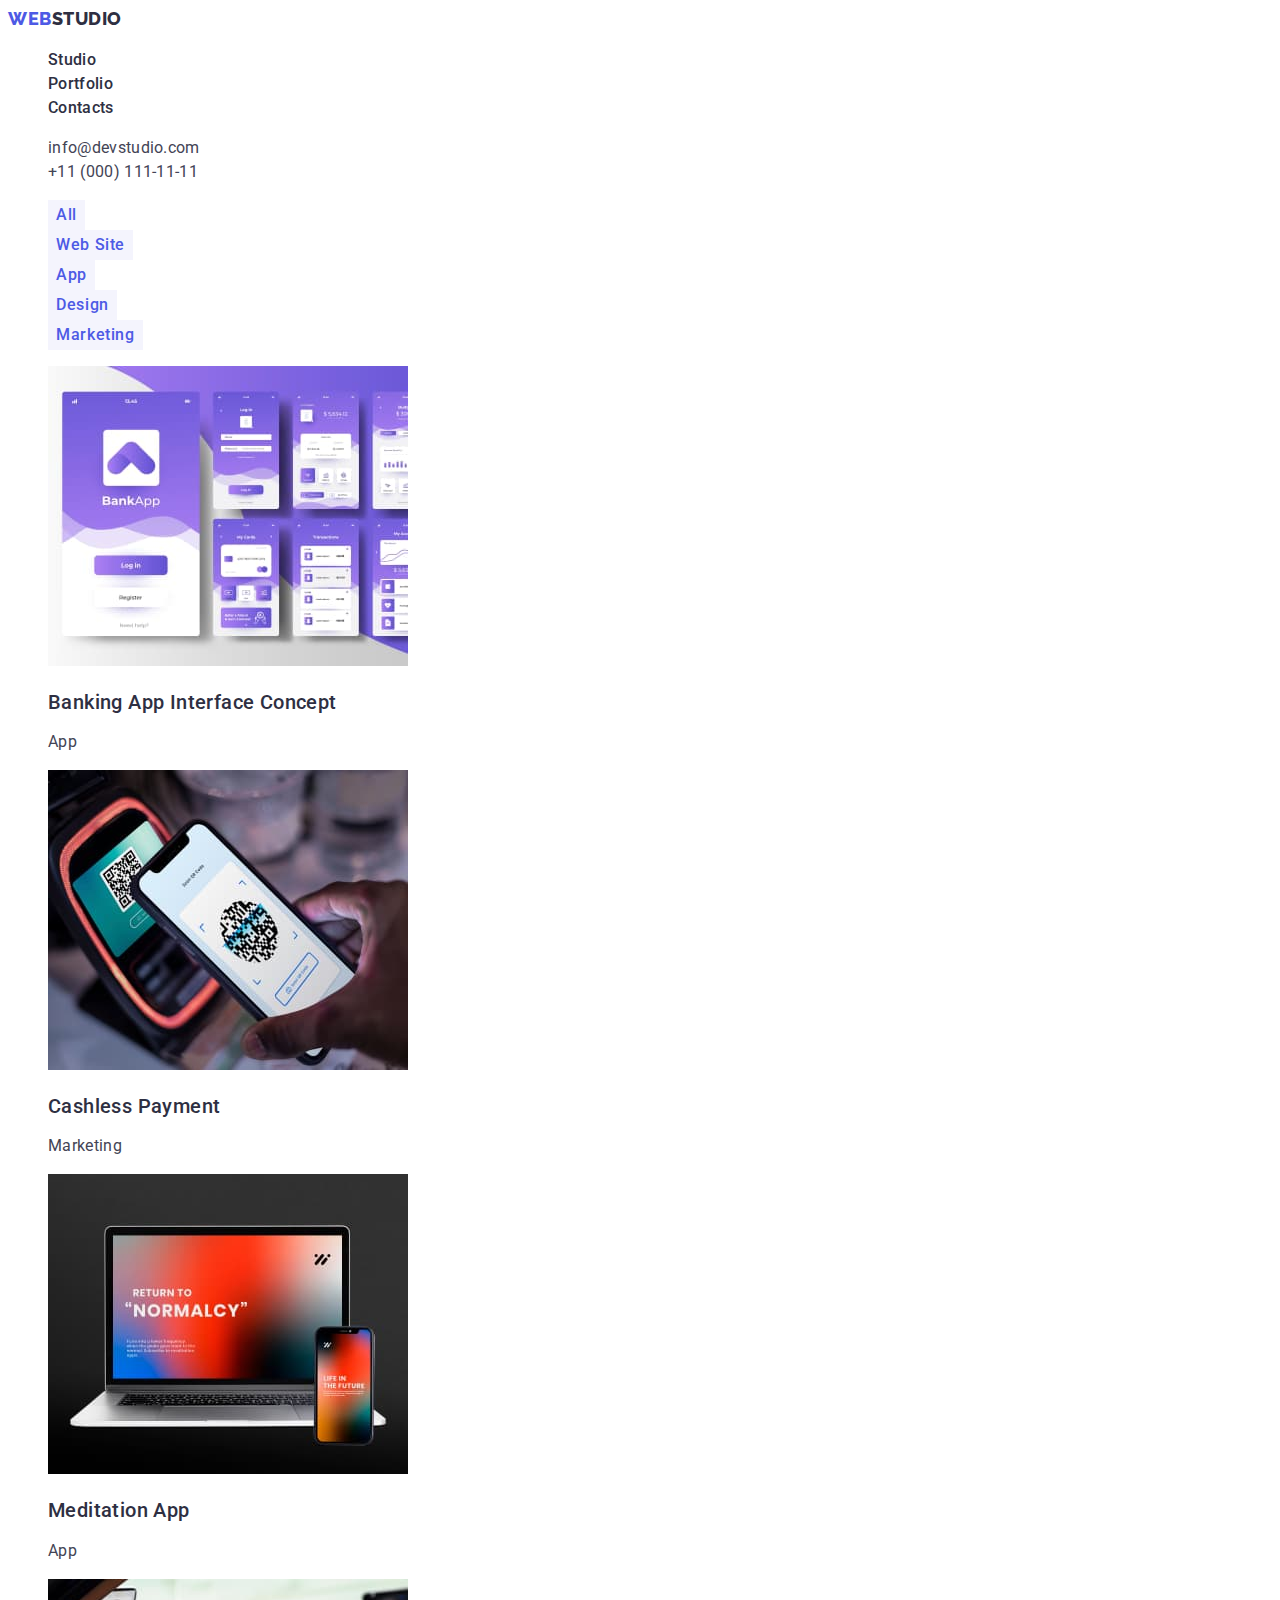
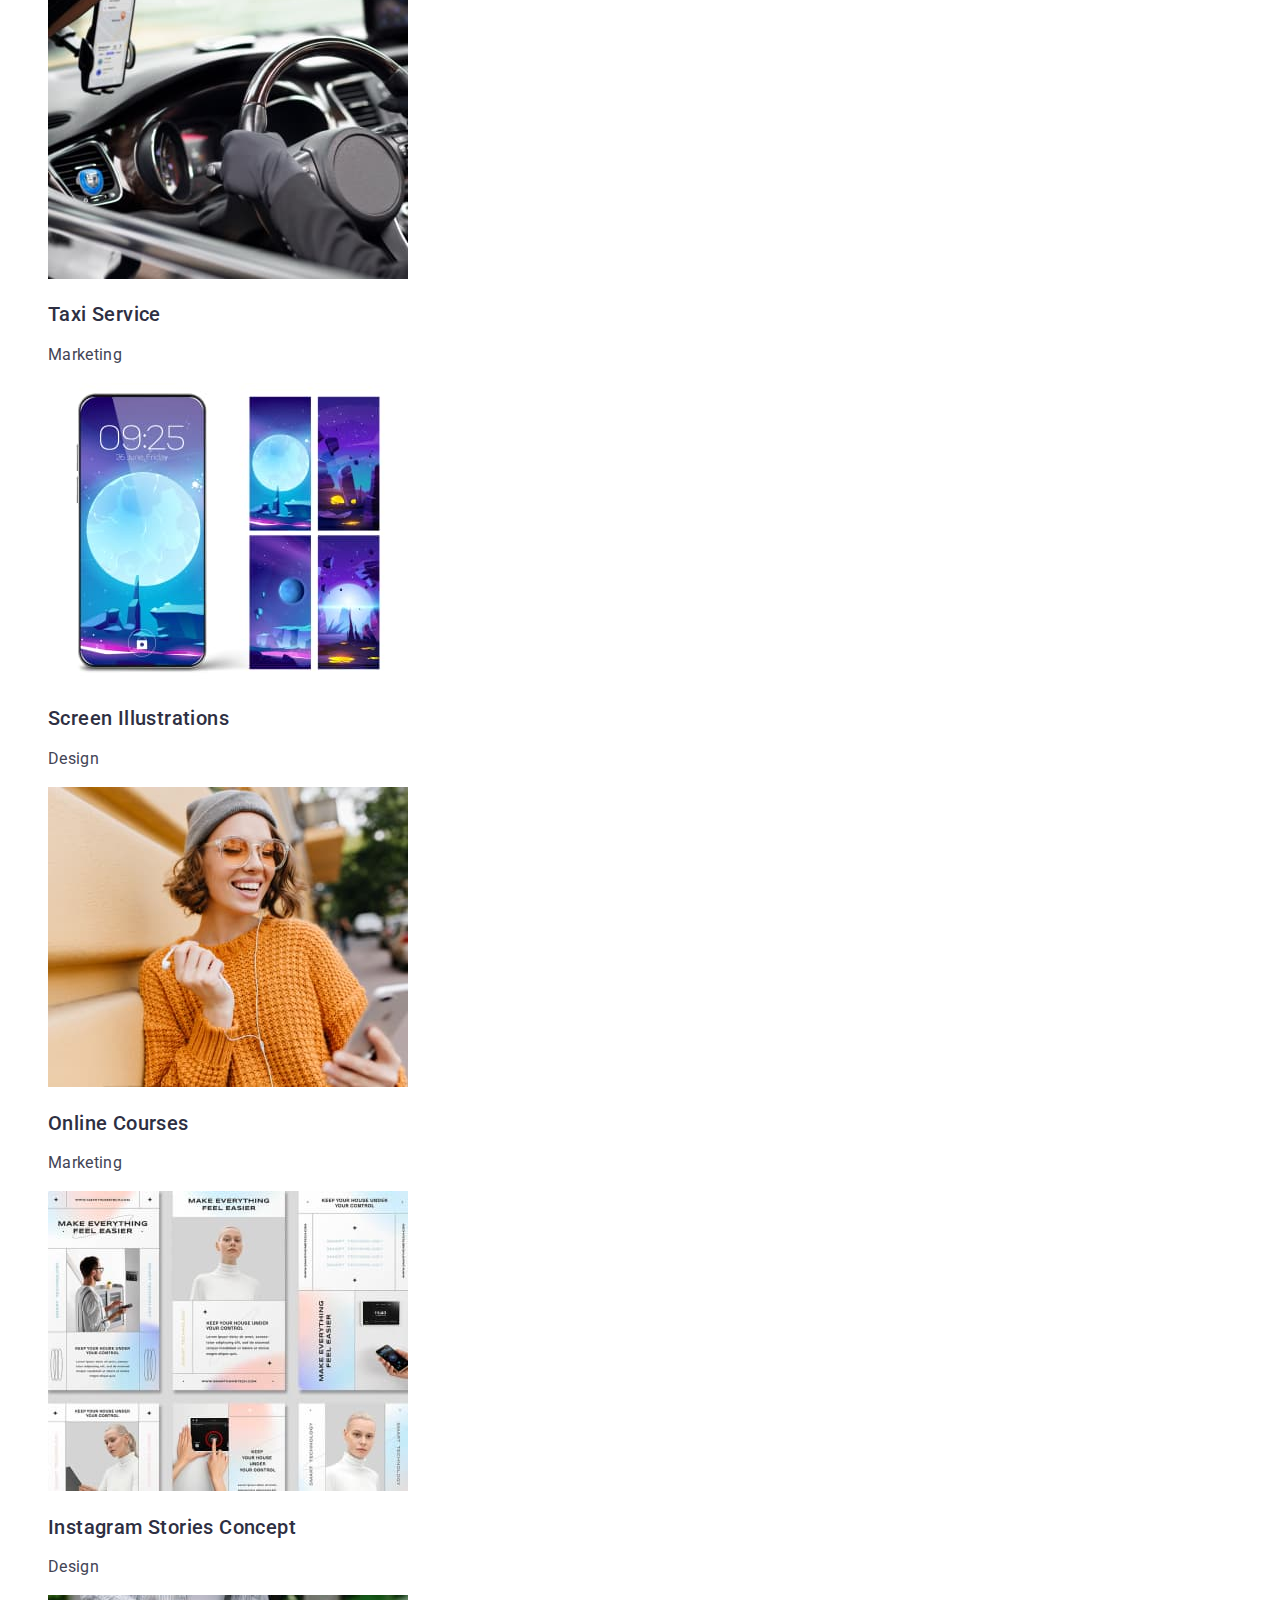
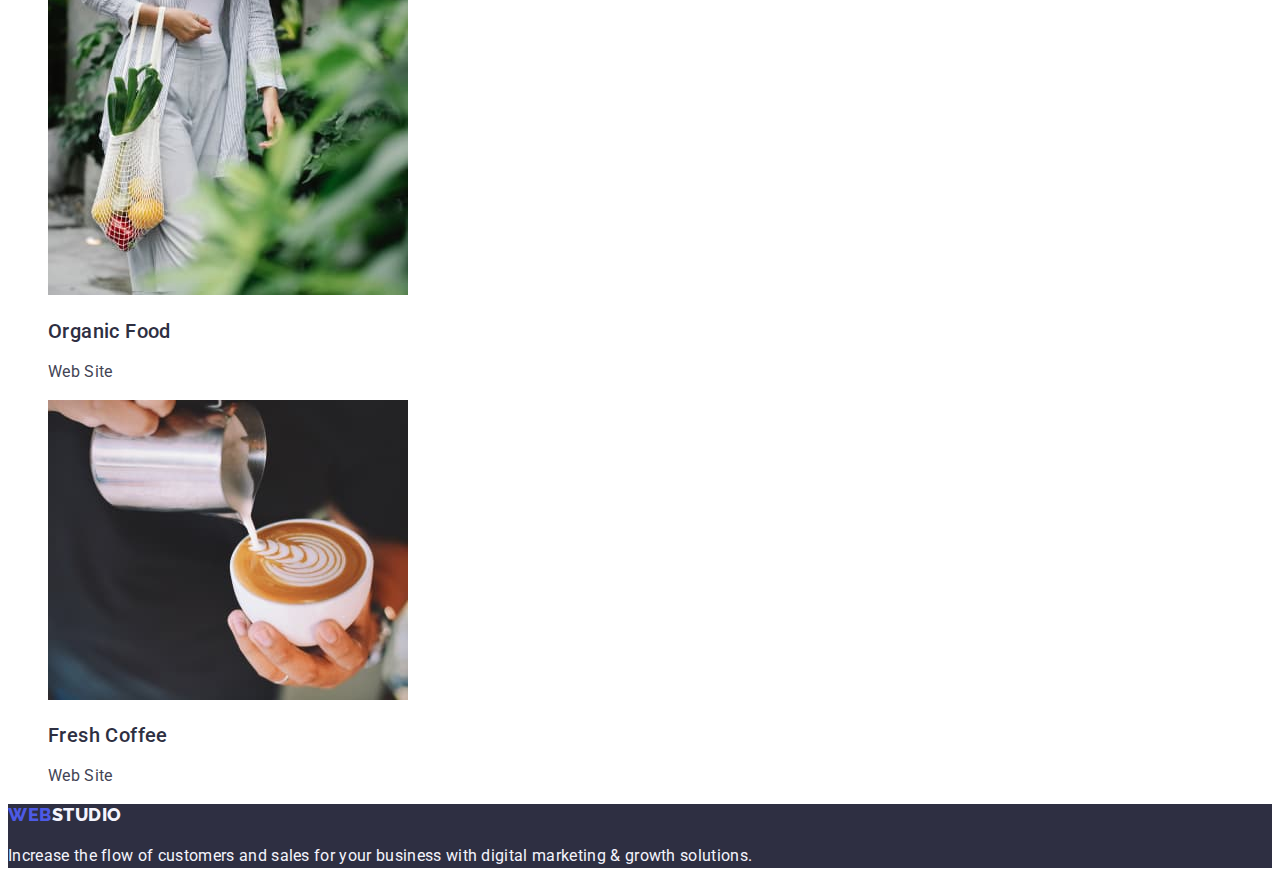
==== portfolio.html @ 444598a2 "Initial commit" ====
<!DOCTYPE html>
<html lang="en">
  <head>
    <meta charset="UTF-8" />
    <meta http-equiv="X-UA-Compatible" content="IE=edge" />
    <meta name="viewport" content="width=device-width, initial-scale=1.0" />
    <title>Portfolio</title>
    <link rel="preconnect" href="https://fonts.googleapis.com" />
    <link rel="preconnect" href="https://fonts.gstatic.com" crossorigin />
    <link
      href="https://fonts.googleapis.com/css2?family=Raleway:wght@800&family=Roboto:wght@400;500;700&display=swap"
      rel="stylesheet"
    />
    <!-- Fav icon -->
    <link
      rel="icon"
      type="image/png"
      sizes="32x32"
      href="./images/favicon/favicon.png"
    />
    <link rel="stylesheet" href="./css/styles.css" />
  </head>
  <body>
    <!-- HEADER SECTION -->
    <header class="page-header">
      <nav class="nav link">
        <a href="./index.html" class="logo link"
          >Web<span class="logo-studio">Studio</span></a
        >
        <ul class="site-nav list">
          <li><a href="./index.html" class="nav-link link">Studio</a></li>
          <li>
            <a href="./portfolio.html" class="nav-link link">Portfolio</a>
          </li>
          <li><a href="" class="nav-link link">Contacts</a></li>
        </ul>
      </nav>
      <address class="address">
        <ul class="list">
          <li>
            <a href="mailto:info@devstudio.com" class="address-link link"
              >info@devstudio.com</a
            >
          </li>
          <li>
            <a href="tel:+110001111111" class="address-link link"
              >+11 (000) 111-11-11</a
            >
          </li>
        </ul>
      </address>
    </header>
    <main>
      <section>
        <h1 hidden class="portfolio">Portfolio</h1>
        <ul class="portfolio-list list">
          <li><button type="button" class="portfolio-buttons">All</button></li>
          <li>
            <button type="button" class="portfolio-buttons">Web Site</button>
          </li>
          <li><button type="button" class="portfolio-buttons">App</button></li>
          <li>
            <button type="button" class="portfolio-buttons">Design</button>
          </li>
          <li>
            <button type="button" class="portfolio-buttons">Marketing</button>
          </li>
        </ul>
        <ul class="list">
          <li>
            <a class="link" href=""
              ><img
                src="./images/portfolio/img8.jpg"
                alt="Banking App design"
                width="360"
                height="300"
              />
              <h2 class="portfolio-title">Banking App Interface Concept</h2>
              <p class="portfolio-text">App</p></a
            >
          </li>
          <li>
            <a class="link" href=""
              ><img
                src="./images/portfolio/img7.jpg"
                alt="phone with cashless app"
                width="360"
                height="300"
              />
              <h2 class="portfolio-title">Cashless Payment</h2>
              <p class="portfolio-text">Marketing</p></a
            >
          </li>
          <li>
            <a class="link" href=""
              ><img
                src="./images/portfolio/img6.jpg"
                alt="laptop with phone"
                width="360"
                height="300"
              />
              <h2 class="portfolio-title">Meditation App</h2>
              <p class="portfolio-text">App</p></a
            >
          </li>
          <li>
            <a class="link" href="">
              <img
                src="./images/portfolio/img5.jpg"
                alt="car"
                width="360"
                height="300"
              />
              <h2 class="portfolio-title">Taxi Service</h2>
              <p class="portfolio-text">Marketing</p></a
            >
          </li>
          <li>
            <a class="link" href="">
              <img
                src="./images/portfolio/img4.jpg"
                alt="phone with blue-purple screen design"
                width="360"
                height="300"
              />
              <h2 class="portfolio-title">Screen Illustrations</h2>
              <p class="portfolio-text">Design</p></a
            >
          </li>
          <li>
            <a class="link" href="">
              <img
                src="./images/portfolio/img3.jpg"
                alt="girl with phone in hand"
                width="360"
                height="300"
              />
              <h2 class="portfolio-title">Online Courses</h2>
              <p class="portfolio-text">Marketing</p></a
            >
          </li>
          <li>
            <a class="link" href="">
              <img
                src="./images/portfolio/img2.jpg"
                alt="instagram stories design"
                width="360"
                height="300"
              />
              <h2 class="portfolio-title">Instagram Stories Concept</h2>
              <p class="portfolio-text">Design</p></a
            >
          </li>
          <li>
            <a class="link" href="">
              <img
                src="./images/portfolio/img1.jpg"
                alt="women with bag with vegitable"
                width="360"
                height="300"
              />
              <h2 class="portfolio-title">Organic Food</h2>
              <p class="portfolio-text">Web Site</p></a
            >
          </li>
          <li>
            <a class="link">
              <img
                src="./images/portfolio/img.jpg"
                alt="coffee"
                width="360"
                height="300"
              />
              <h2 class="portfolio-title">Fresh Coffee</h2>
              <p class="portfolio-text">Web Site</p></a
            >
          </li>
        </ul>
      </section>
    </main>
    <footer class="footer">
      <a href="./index.html" class="footer-logo link"
        >Web<span class="footer-logo-studio">Studio</span></a
      >
      <p class="footer-text">
        Increase the flow of customers and sales for your business with digital
        marketing & growth solutions.
      </p>
    </footer>
  </body>
</html>
---- css/styles.css ----
:root {
--primary-text-colour: #434455;
--title-text-colour: #2E2F42; 
--accent-colour: #4D5AE5;
--hoover-color: #404BBF;
--primary-bakground-color: #fff;
--secondary-background-color: #F4F4FD;

}

body{
    background-color: #fff;
    color: var(--primary-text-colour);
    font-family: Roboto, sans-serif;
    letter-spacing: 0.02em;
    font-size: 16px;
    line-height: 1.5;
}

.list{
    list-style: none;
}
/* main color of text #2E2F42  */
/* secondary colour of text #434455 */
/* white */
/* emphisis #4D5AE5 */
/* secondary color of background #F4F4FD */
/* logo */
.logo{
    color: var(--accent-colour);
    font-family: "Raleway", sans-serif;
    text-transform: uppercase;
    font-weight: 800;
    font-size: 18px;
    line-height: 1.17;
    text-decoration: none;
    letter-spacing: 0.03em

}
.logo-studio{
    color: var(--title-text-colour)
}

.link{
    text-decoration: none;
}

/* site-nav */

 .nav-link {
    color: var(--title-text-colour);
font-weight: 500;
font-size: 16px;
line-height: 1.5;
 }
 .nav-link:hover,
 .nav-link:focus {
    color: var(--hoover-color);
 }
 .address{
    font-style: normal
 }
 .address-link {
    color: var(--primary-text-colour);
    font-size: 16px;
    line-height: 1.5;
 }

 .address-link:hover,
 .address-link:focus{
    color: var(--hoover-color);
 }
 /* section */
 .section-title{
    color: var(--title-text-colour);
    font-size: 36px;
    line-height: 1.11;
/* identical to box height, or 111% */

text-align: center;
letter-spacing: 0.02em;
text-transform: capitalize;
 }

 /* button */
 .button-service{
    background-color: var(--accent-colour);
    color: var(--primary-bakground-color);
    font-family: "Roboto", sans-serif;
    border-color: transparent;
    font-weight: 500;
    font-size: 16px;
    line-height: 1.5;
    letter-spacing: 0.04em;
    cursor: pointer;
 }
.button-service:hover,
.button-service:focus{
background-color: var(--hoover-color);
}
 /* hero section */
 .hero{
    background-color: var(--title-text-colour);
 }
 .hero-headline{
    color:var(--primary-bakground-color);
    font-size: 56px;
    line-height: 1.07;
    text-align: center;
    letter-spacing: 0.02em
    
 }

 

 /* features section */
 
.features-items-headline{
    color: var(--title-text-colour);
    font-weight: 500;
    font-size: 20px;
    line-height: 1.2;
    letter-spacing: 0.02em
}
.features-items-text{
    color: var(--primary-text-colour);
}

/* What are we doing section */


/* out team */
.section-team{
    background-color: var(--secondary-background-color);
}
.team-items-headline{
    color: var(--title-text-colour);
    font-weight: 500;
    font-size: 20px;
    line-height: 1.2;
    letter-spacing: 0.02em
}
.team-list-text{
    color: var(--primary-text-colour);
    
}
.team-list{
    background-color: var(--primary-bakground-color)}

/* footer */
.footer-logo{
    color: var(--accent-colour);
    font-family: "Raleway", sans-serif;
    text-transform: uppercase;
    font-weight: 800;
    font-size: 18px;
    line-height: 1.17;
    letter-spacing: 0.03em;

}
.footer-logo-studio{
    color: var(--secondary-background-color);
}
.footer{
    background-color: #2E2F42;
}
.footer-text{
    color: var(--secondary-background-color);
}








/**
  |============================
  | Portfolio
  |============================
*/

.portfolio-buttons{
    background-color: var(--secondary-background-color);
    color: #4D5AE5;
    font-family: "Roboto", sans-serif;
    border-color: transparent;
    font-weight: 500;
    font-size: 16px;
    line-height: 1.5;
    letter-spacing: 0.04em;
    cursor: pointer

}

.portfolio-buttons:hover,
.portfolio-buttons:focus{
    background-color: var(--hoover-color);
    color: var(--white-color);
}



.portfolio-title{
    font-weight: 500;
    font-size: 20px;
    line-height: 1.2;
    letter-spacing: 0.02em;
    color: var(--title-text-colour)
}

.portfolio-text{
    font-size: 16px;
    line-height: 1.5;
    letter-spacing: 0.02em;
    color: var(--primary-text-colour);
}
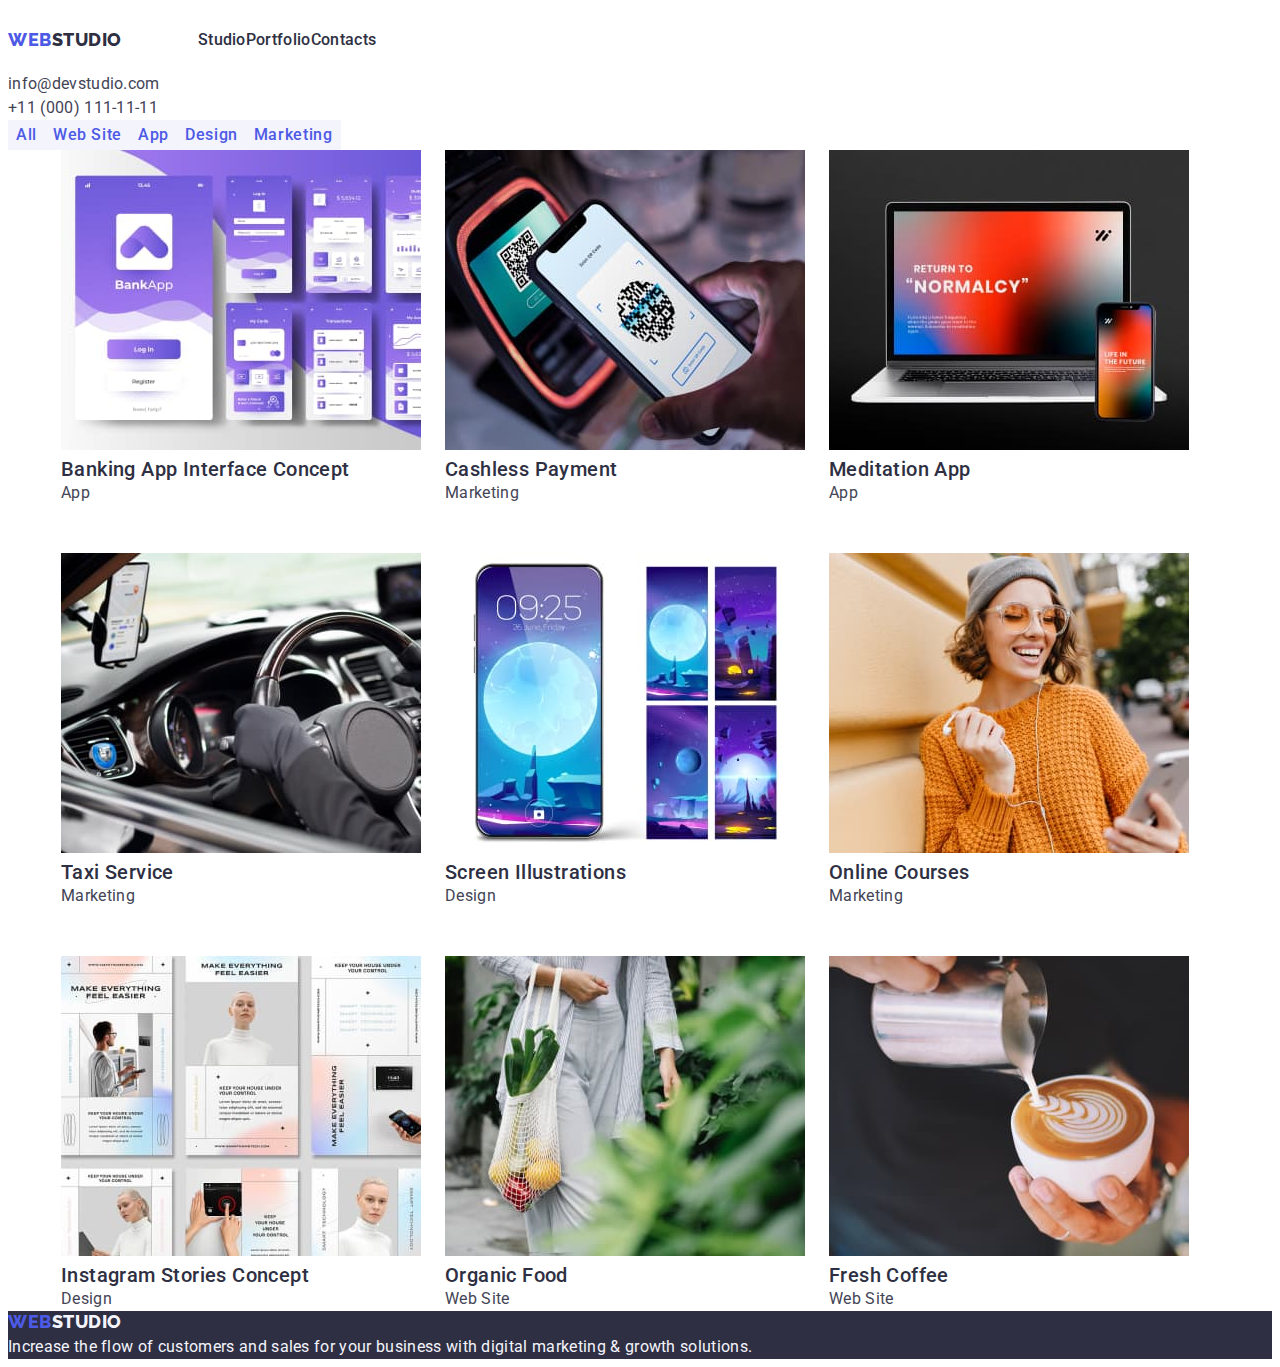
==== commit 2cfbc02e: "flex box" ====
--- a/portfolio.html
+++ b/portfolio.html
@@ -53,7 +53,7 @@
     <main>
       <section>
         <h1 hidden class="portfolio">Portfolio</h1>
-        <ul class="portfolio-list list">
+        <ul class="portfolio-list-button list">
           <li><button type="button" class="portfolio-buttons">All</button></li>
           <li>
             <button type="button" class="portfolio-buttons">Web Site</button>
@@ -66,7 +66,8 @@
             <button type="button" class="portfolio-buttons">Marketing</button>
           </li>
         </ul>
-        <ul class="list">
+        <div class="container">
+        <ul class="list portfolio-list-works">
           <li>
             <a class="link" href=""
               ><img
@@ -176,6 +177,7 @@
             >
           </li>
         </ul>
+      </div>
       </section>
     </main>
     <footer class="footer">
--- a/css/styles.css
+++ b/css/styles.css
@@ -5,7 +5,6 @@
 --hoover-color: #404BBF;
 --primary-bakground-color: #fff;
 --secondary-background-color: #F4F4FD;
-
 }
 
 body{
@@ -16,6 +15,27 @@
     font-size: 16px;
     line-height: 1.5;
 }
+
+/* reset strart */
+h1,h2,h3,h4,h5,h6,p{
+    margin: 0;
+}
+
+a{
+    text-decoration: none;
+    color: currentColor;
+}
+
+ul{
+    margin: 0;
+    padding: 0;
+    list-style: none;
+
+}
+botton{
+    cursor: pointer
+}
+
 
 .list{
     list-style: none;
@@ -46,12 +66,39 @@
 }
 
 /* site-nav */
+.container{ 
+    width: 1158px;
+    margin-left: auto ;
+    margin-right: auto;
+    padding-left: 15px;
+    padding-right: 15px;
+}
+.main-nav{
+    display: flex;
+    align-items: center;
+}
+.nav{
+    display: flex;
+    align-items: center;
+}
+.site-nav{
+    display: flex;
+    margin-left: 76px;
+}
+
+.nav-item:not(:last-child){
+    margin-right: 40px;
+}
 
  .nav-link {
+    display: block;
+    padding-top: 20px;
+    padding-bottom: 20px;
+
     color: var(--title-text-colour);
-font-weight: 500;
-font-size: 16px;
-line-height: 1.5;
+    font-weight: 500;
+    font-size: 16px;
+    line-height: 1.5;
  }
  .nav-link:hover,
  .nav-link:focus {
@@ -60,7 +107,19 @@
  .address{
     font-style: normal
  }
+
+.address-list{
+    display: flex;
+    margin-left: 332px;
+
+}
+
+.address-item + .address-item{
+    margin-left: 40px;
+}
+
  .address-link {
+    display: block;
     color: var(--primary-text-colour);
     font-size: 16px;
     line-height: 1.5;
@@ -75,11 +134,11 @@
     color: var(--title-text-colour);
     font-size: 36px;
     line-height: 1.11;
-/* identical to box height, or 111% */
-
-text-align: center;
-letter-spacing: 0.02em;
-text-transform: capitalize;
+    text-align: center;
+    letter-spacing: 0.02em;
+    text-transform: capitalize;
+
+
  }
 
  /* button */
@@ -93,6 +152,14 @@
     line-height: 1.5;
     letter-spacing: 0.04em;
     cursor: pointer;
+
+    
+    padding: 16px 32px;
+    width: 169px;
+    border-radius: 4px;
+    margin-left: auto;
+    margin-right: auto;
+
  }
 .button-service:hover,
 .button-service:focus{
@@ -107,14 +174,27 @@
     font-size: 56px;
     line-height: 1.07;
     text-align: center;
-    letter-spacing: 0.02em
+    letter-spacing: 0.02em;
+    width: 496px;
+    margin-left: auto;
+    margin-right: auto;
+    padding-top: 188px;
+    padding-bottom: 292px;
     
  }
 
  
 
  /* features section */
- 
+ .feature-list{
+    display: flex;
+    margin-top: 120px;
+    margin-bottom: 120px;
+ }
+
+ .feature-items:not(:last-child){
+    margin-right: 24px;
+ }
 .features-items-headline{
     color: var(--title-text-colour);
     font-weight: 500;
@@ -124,14 +204,32 @@
 }
 .features-items-text{
     color: var(--primary-text-colour);
+    width: 264px;
 }
 
 /* What are we doing section */
-
+.doing-list{
+    display: flex;
+    margin-top: 72px;
+    margin-bottom: 120px;
+}
 
 /* out team */
+.team-list{
+    display: flex;
+}
+.team-items:not(:last-child){
+    margin-right: 24px;
+}
+
+
 .section-team{
     background-color: var(--secondary-background-color);
+}
+.team-content{
+    width: 232px;
+    margin: 32px 16px;
+    text-align: center;
 }
 .team-items-headline{
     color: var(--title-text-colour);
@@ -144,10 +242,11 @@
     color: var(--primary-text-colour);
     
 }
-.team-list{
+.team-items{
     background-color: var(--primary-bakground-color)}
 
 /* footer */
+
 .footer-logo{
     color: var(--accent-colour);
     font-family: "Raleway", sans-serif;
@@ -160,6 +259,7 @@
 }
 .footer-logo-studio{
     color: var(--secondary-background-color);
+    
 }
 .footer{
     background-color: #2E2F42;
@@ -180,7 +280,10 @@
   | Portfolio
   |============================
 */
-
+.portfolio-list-button{
+    display: flex;
+
+}
 .portfolio-buttons{
     background-color: var(--secondary-background-color);
     color: #4D5AE5;
@@ -200,7 +303,12 @@
     color: var(--white-color);
 }
 
-
+.portfolio-list-works{
+    display: flex;
+    flex-wrap: wrap;
+    row-gap: 48px;
+    column-gap: 24px;
+}
 
 .portfolio-title{
     font-weight: 500;
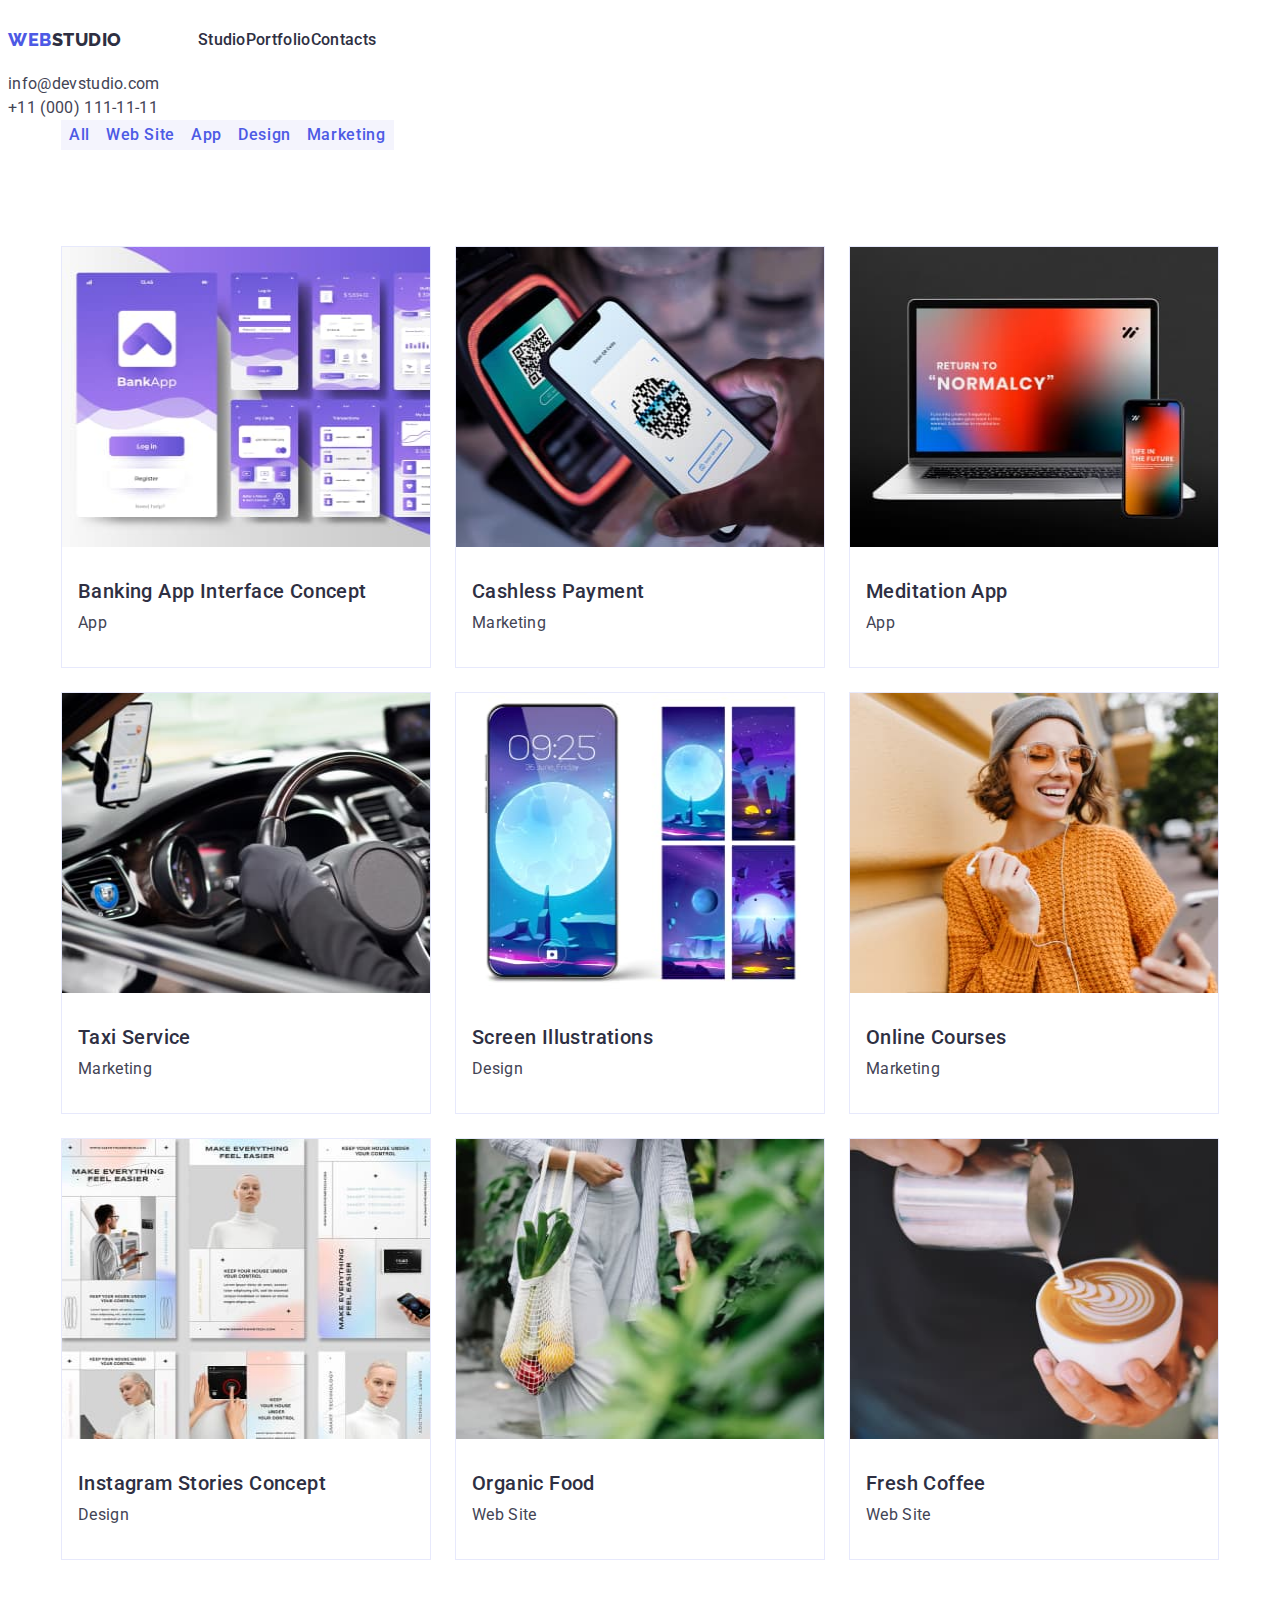
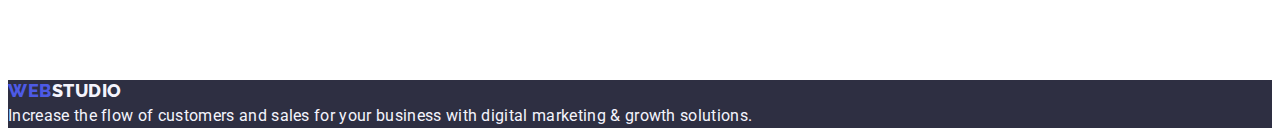
==== commit ebf9860b: "portfolio-carts" ====
--- a/portfolio.html
+++ b/portfolio.html
@@ -52,7 +52,10 @@
     </header>
     <main>
       <section>
+        <div class="container">
+    
         <h1 hidden class="portfolio">Portfolio</h1>
+  
         <ul class="portfolio-list-button list">
           <li><button type="button" class="portfolio-buttons">All</button></li>
           <li>
@@ -66,118 +69,135 @@
             <button type="button" class="portfolio-buttons">Marketing</button>
           </li>
         </ul>
-        <div class="container">
-        <ul class="list portfolio-list-works">
-          <li>
-            <a class="link" href=""
-              ><img
-                src="./images/portfolio/img8.jpg"
-                alt="Banking App design"
-                width="360"
-                height="300"
-              />
-              <h2 class="portfolio-title">Banking App Interface Concept</h2>
-              <p class="portfolio-text">App</p></a
-            >
-          </li>
-          <li>
-            <a class="link" href=""
-              ><img
-                src="./images/portfolio/img7.jpg"
-                alt="phone with cashless app"
-                width="360"
-                height="300"
-              />
-              <h2 class="portfolio-title">Cashless Payment</h2>
-              <p class="portfolio-text">Marketing</p></a
-            >
-          </li>
-          <li>
-            <a class="link" href=""
-              ><img
-                src="./images/portfolio/img6.jpg"
-                alt="laptop with phone"
-                width="360"
-                height="300"
-              />
-              <h2 class="portfolio-title">Meditation App</h2>
-              <p class="portfolio-text">App</p></a
-            >
-          </li>
-          <li>
-            <a class="link" href="">
-              <img
-                src="./images/portfolio/img5.jpg"
-                alt="car"
-                width="360"
-                height="300"
-              />
-              <h2 class="portfolio-title">Taxi Service</h2>
-              <p class="portfolio-text">Marketing</p></a
-            >
-          </li>
-          <li>
-            <a class="link" href="">
-              <img
-                src="./images/portfolio/img4.jpg"
-                alt="phone with blue-purple screen design"
-                width="360"
-                height="300"
-              />
-              <h2 class="portfolio-title">Screen Illustrations</h2>
-              <p class="portfolio-text">Design</p></a
-            >
-          </li>
-          <li>
-            <a class="link" href="">
-              <img
-                src="./images/portfolio/img3.jpg"
-                alt="girl with phone in hand"
-                width="360"
-                height="300"
-              />
-              <h2 class="portfolio-title">Online Courses</h2>
-              <p class="portfolio-text">Marketing</p></a
-            >
-          </li>
-          <li>
-            <a class="link" href="">
-              <img
-                src="./images/portfolio/img2.jpg"
-                alt="instagram stories design"
-                width="360"
-                height="300"
-              />
-              <h2 class="portfolio-title">Instagram Stories Concept</h2>
-              <p class="portfolio-text">Design</p></a
-            >
-          </li>
-          <li>
-            <a class="link" href="">
-              <img
-                src="./images/portfolio/img1.jpg"
-                alt="women with bag with vegitable"
-                width="360"
-                height="300"
-              />
-              <h2 class="portfolio-title">Organic Food</h2>
-              <p class="portfolio-text">Web Site</p></a
-            >
-          </li>
-          <li>
-            <a class="link">
-              <img
-                src="./images/portfolio/img.jpg"
-                alt="coffee"
-                width="360"
-                height="300"
-              />
-              <h2 class="portfolio-title">Fresh Coffee</h2>
-              <p class="portfolio-text">Web Site</p></a
-            >
-          </li>
-        </ul>
-      </div>
+          <ul class="list portfolio-list-works">
+            <li class="items">
+              <article class="cart-thumb">
+                <a class="link" href=""
+                  ><img
+                    src="./images/portfolio/img8.jpg"
+                    alt="Banking App design"
+                    width="360"
+                    height="300"
+                  /><div class="cart-content">
+                  <h2 class="portfolio-title">Banking App Interface Concept</h2>
+                  <p class="portfolio-text">App</p></a
+                ></div>
+              </article>
+            </li>
+            <li class="items">
+              <article class="cart-thumb">
+                <a class="link" href=""
+                  ><img
+                    src="./images/portfolio/img7.jpg"
+                    alt="phone with cashless app"
+                    width="360"
+                    height="300"
+                  /><div class="cart-content">
+                  <h2 class="portfolio-title">Cashless Payment</h2>
+                  <p class="portfolio-text">Marketing</p></a
+                ></div>
+              </article>
+            </li>
+            <li class="items">
+              <article class="cart-thumb">
+                <a class="link" href=""
+                  ><img
+                    src="./images/portfolio/img6.jpg"
+                    alt="laptop with phone"
+                    width="360"
+                    height="300"
+                  /><div class="cart-content">
+                  <h2 class="portfolio-title">Meditation App</h2>
+                  <p class="portfolio-text">App</p></a
+                ></div>
+              </article>
+            </li>
+            <li class="items">
+              <article class="cart-thumb">
+                <a class="link" href="">
+                  <img
+                    src="./images/portfolio/img5.jpg"
+                    alt="car"
+                    width="360"
+                    height="300"
+                  /><div class="cart-content">
+                  <h2 class="portfolio-title">Taxi Service</h2>
+                  <p class="portfolio-text">Marketing</p></a
+                ></div>
+              </article>
+            </li>
+            <li class="items">
+              <article class="cart-thumb">
+                <a class="link" href="">
+                  <img
+                    src="./images/portfolio/img4.jpg"
+                    alt="phone with blue-purple screen design"
+                    width="360"
+                    height="300"
+                  /><div class="cart-content">
+                  <h2 class="portfolio-title">Screen Illustrations</h2>
+                  <p class="portfolio-text">Design</p></a
+                ></div>
+              </article>
+            </li>
+            <li class="items">
+              <article class="cart-thumb">
+                <a class="link" href="">
+                  <img
+                    src="./images/portfolio/img3.jpg"
+                    alt="girl with phone in hand"
+                    width="360"
+                    height="300"
+                  /><div class="cart-content">
+                  <h2 class="portfolio-title">Online Courses</h2>
+                  <p class="portfolio-text">Marketing</p></a
+                ></div>
+              </article>
+            </li>
+            <li class="items">
+              <article class="cart-thumb">
+                <a class="link" href="">
+                  <img
+                    src="./images/portfolio/img2.jpg"
+                    alt="instagram stories design"
+                    width="360"
+                    height="300"
+                  /><div class="cart-content">
+                  <h2 class="portfolio-title">Instagram Stories Concept</h2>
+                  <p class="portfolio-text">Design</p></a
+                ></div>
+              </article>
+            </li>
+            <li class="items">
+              <article class="cart-thumb">
+                <a class="link" href="">
+                  <img
+                    src="./images/portfolio/img1.jpg"
+                    alt="women with bag with vegitable"
+                    width="360"
+                    height="300"
+                  /><div class="cart-content">
+                  <h2 class="portfolio-title">Organic Food</h2>
+                  <p class="portfolio-text">Web Site</p></a
+                ></div>
+              </article>
+            </li>
+            <li class="items">
+              <article class="cart-thumb">
+                <a class="link">
+                  <img
+                    src="./images/portfolio/img.jpg"
+                    alt="coffee"
+                    width="360"
+                    height="300"
+                  /><div class="cart-content">
+                  <h2 class="portfolio-title">Fresh Coffee</h2>
+                  <p class="portfolio-text">Web Site</p></a
+                ></div>
+              </article>
+            </li>
+          </ul>
+        </div>
       </section>
     </main>
     <footer class="footer">
--- a/css/styles.css
+++ b/css/styles.css
@@ -5,6 +5,7 @@
 --hoover-color: #404BBF;
 --primary-bakground-color: #fff;
 --secondary-background-color: #F4F4FD;
+--portfolio-images-gap: 24px
 }
 
 body{
@@ -36,6 +37,10 @@
     cursor: pointer
 }
 
+img{
+    display: block;
+    width: 100%;
+}
 
 .list{
     list-style: none;
@@ -280,6 +285,7 @@
   | Portfolio
   |============================
 */
+
 .portfolio-list-button{
     display: flex;
 
@@ -304,18 +310,36 @@
 }
 
 .portfolio-list-works{
+    padding: 0;
+    margin: 0;
+
     display: flex;
     flex-wrap: wrap;
-    row-gap: 48px;
-    column-gap: 24px;
-}
+
+    margin-left: calc( -1 * var(--portfolio-images-gap));
+    margin-top: calc(-1 * var(--portfolio-images-gap));
+    margin-top: 72px;
+    margin-bottom: 120px;
+    
+}
+
+.portfolio-list-works > .items{
+    flex-basis: calc(100% / 3 - 24px);
+    margin-left: var(--portfolio-images-gap);
+    margin-top: var(--portfolio-images-gap);
+}
+
+.cart-thumb{
+border: 1px solid #E7E9FC;
+}
+
 
 .portfolio-title{
     font-weight: 500;
     font-size: 20px;
     line-height: 1.2;
     letter-spacing: 0.02em;
-    color: var(--title-text-colour)
+    color: var(--title-text-colour);
 }
 
 .portfolio-text{
@@ -323,4 +347,10 @@
     line-height: 1.5;
     letter-spacing: 0.02em;
     color: var(--primary-text-colour);
-}
+    margin-top: 8px;
+}
+
+.cart-content{
+padding: 0px 16px;
+margin: 32px 0;
+}
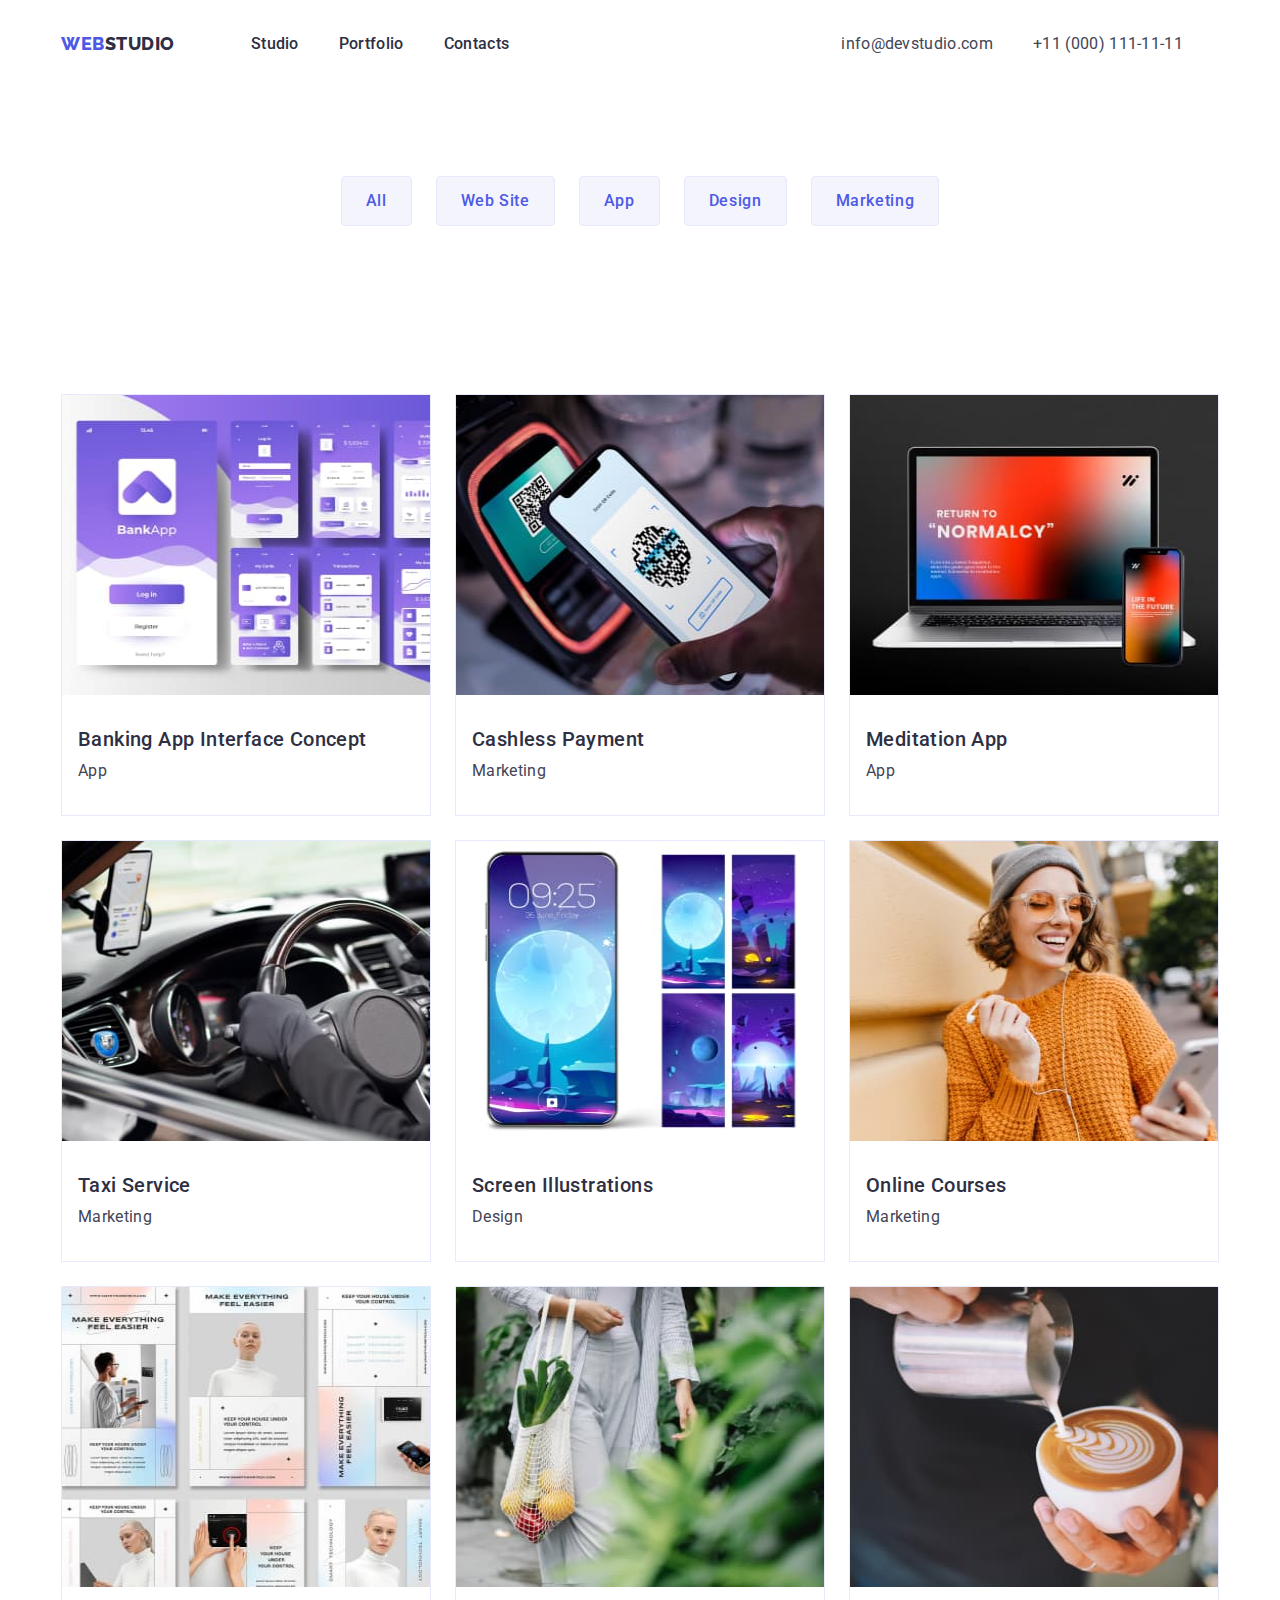
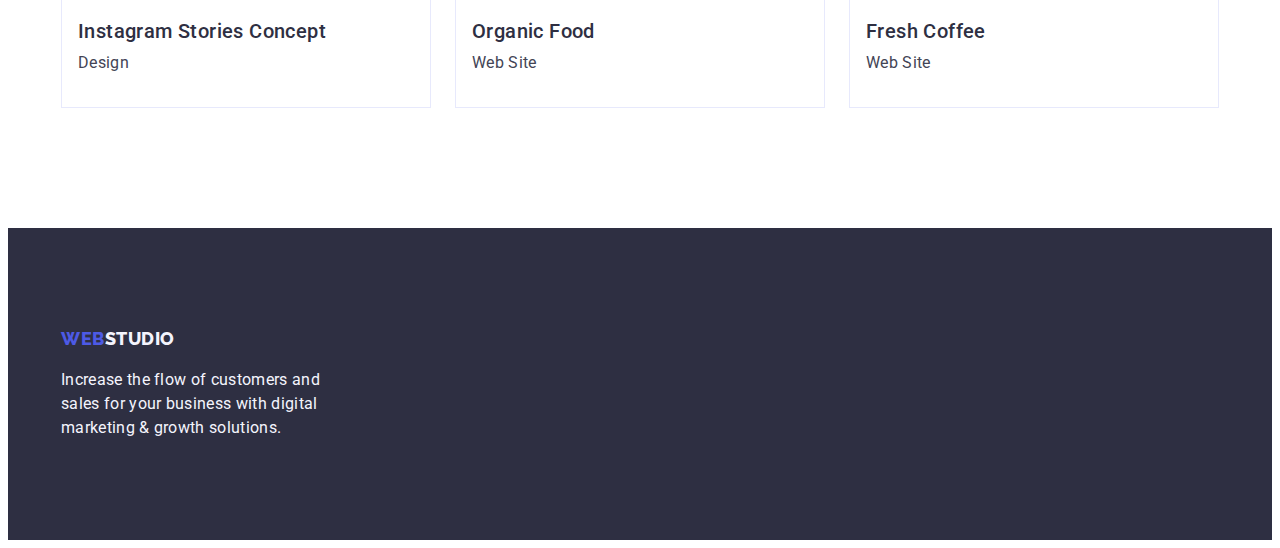
==== commit b767fc52: "flexbox" ====
--- a/portfolio.html
+++ b/portfolio.html
@@ -7,6 +7,10 @@
     <title>Portfolio</title>
     <link rel="preconnect" href="https://fonts.googleapis.com" />
     <link rel="preconnect" href="https://fonts.gstatic.com" crossorigin />
+    <link
+      href="https://fonts.googleapis.com/css2?family=Raleway:wght@800&family=Roboto:wght@400;500;700&display=swap"
+      rel="stylesheet"
+    />
     <link
       href="https://fonts.googleapis.com/css2?family=Raleway:wght@800&family=Roboto:wght@400;500;700&display=swap"
       rel="stylesheet"
@@ -22,33 +26,37 @@
   </head>
   <body>
     <!-- HEADER SECTION -->
-    <header class="page-header">
-      <nav class="nav link">
+    <header class="header">
+      <div  class="container main-nav">
+      <nav class="nav">
         <a href="./index.html" class="logo link"
           >Web<span class="logo-studio">Studio</span></a
         >
         <ul class="site-nav list">
-          <li><a href="./index.html" class="nav-link link">Studio</a></li>
-          <li>
+          <li class="nav-item">
+            <a href="./index.html" class="nav-link link">Studio</a>
+          </li>
+          <li class="nav-item">
             <a href="./portfolio.html" class="nav-link link">Portfolio</a>
-          </li>
+          </li class="nav-item">
           <li><a href="" class="nav-link link">Contacts</a></li>
         </ul>
       </nav>
-      <address class="address">
-        <ul class="list">
-          <li>
+      <address class="address link">
+        <ul class="list address-list">
+          <li class="address-item">
             <a href="mailto:info@devstudio.com" class="address-link link"
               >info@devstudio.com</a
             >
           </li>
-          <li>
+          <li class="address-item">
             <a href="tel:+110001111111" class="address-link link"
               >+11 (000) 111-11-11</a
             >
           </li>
         </ul>
       </address>
+    </div>
     </header>
     <main>
       <section>
@@ -57,15 +65,15 @@
         <h1 hidden class="portfolio">Portfolio</h1>
   
         <ul class="portfolio-list-button list">
-          <li><button type="button" class="portfolio-buttons">All</button></li>
-          <li>
+          <li class="portfolio-items-button"><button type="button" class="portfolio-buttons">All</button></li>
+          <li class="portfolio-items-button">
             <button type="button" class="portfolio-buttons">Web Site</button>
           </li>
-          <li><button type="button" class="portfolio-buttons">App</button></li>
-          <li>
+          <li class="portfolio-items-button"><button type="button" class="portfolio-buttons">App</button></li>
+          <li class="portfolio-items-button">
             <button type="button" class="portfolio-buttons">Design</button>
           </li>
-          <li>
+          <li class="portfolio-items-button">
             <button type="button" class="portfolio-buttons">Marketing</button>
           </li>
         </ul>
@@ -200,7 +208,8 @@
         </div>
       </section>
     </main>
-    <footer class="footer">
+   <footer class="footer">
+      <div  class="container footer-flex">
       <a href="./index.html" class="footer-logo link"
         >Web<span class="footer-logo-studio">Studio</span></a
       >
@@ -208,6 +217,7 @@
         Increase the flow of customers and sales for your business with digital
         marketing & growth solutions.
       </p>
+    </div>
     </footer>
   </body>
 </html>
--- a/css/styles.css
+++ b/css/styles.css
@@ -97,8 +97,8 @@
 
  .nav-link {
     display: block;
-    padding-top: 20px;
-    padding-bottom: 20px;
+    padding-top: 24px;
+    padding-bottom: 24px;
 
     color: var(--title-text-colour);
     font-weight: 500;
@@ -148,6 +148,9 @@
 
  /* button */
  .button-service{
+    display: flex;
+    margin: 0 auto;
+
     background-color: var(--accent-colour);
     color: var(--primary-bakground-color);
     font-family: "Roboto", sans-serif;
@@ -160,10 +163,9 @@
 
     
     padding: 16px 32px;
-    width: 169px;
+    min-width: 169px;
+    height: 56px;
     border-radius: 4px;
-    margin-left: auto;
-    margin-right: auto;
 
  }
 .button-service:hover,
@@ -220,8 +222,15 @@
 }
 
 /* out team */
+
+.team-title{
+    padding-top: 120px;
+    padding-bottom: 72px;
+}
+
 .team-list{
     display: flex;
+    padding-bottom: 120px;
 }
 .team-items:not(:last-child){
     margin-right: 24px;
@@ -251,6 +260,11 @@
     background-color: var(--primary-bakground-color)}
 
 /* footer */
+
+.footer-flex{
+    padding-top: 100px;
+    padding-bottom: 100px;
+}
 
 .footer-logo{
     color: var(--accent-colour);
@@ -271,6 +285,8 @@
 }
 .footer-text{
     color: var(--secondary-background-color);
+    width: 264px;
+    padding-top: 16px;
 }
 
 
@@ -288,6 +304,14 @@
 
 .portfolio-list-button{
     display: flex;
+    min-width: 586px;
+
+    margin-left: auto;
+    margin-right: auto;
+    justify-content: center;
+    padding-top: 96px;
+    padding-bottom: 72px;
+    
 
 }
 .portfolio-buttons{
@@ -295,12 +319,21 @@
     color: #4D5AE5;
     font-family: "Roboto", sans-serif;
     border-color: transparent;
+    border: 1px solid #E7E9FC;
+    border-radius: 4px;
     font-weight: 500;
     font-size: 16px;
     line-height: 1.5;
     letter-spacing: 0.04em;
-    cursor: pointer
-
+    cursor: pointer;
+    display: flex;
+    padding: 12px 24px;
+    
+
+}
+
+.portfolio-items-button:not(:last-child){
+    margin-right: 24px;
 }
 
 .portfolio-buttons:hover,
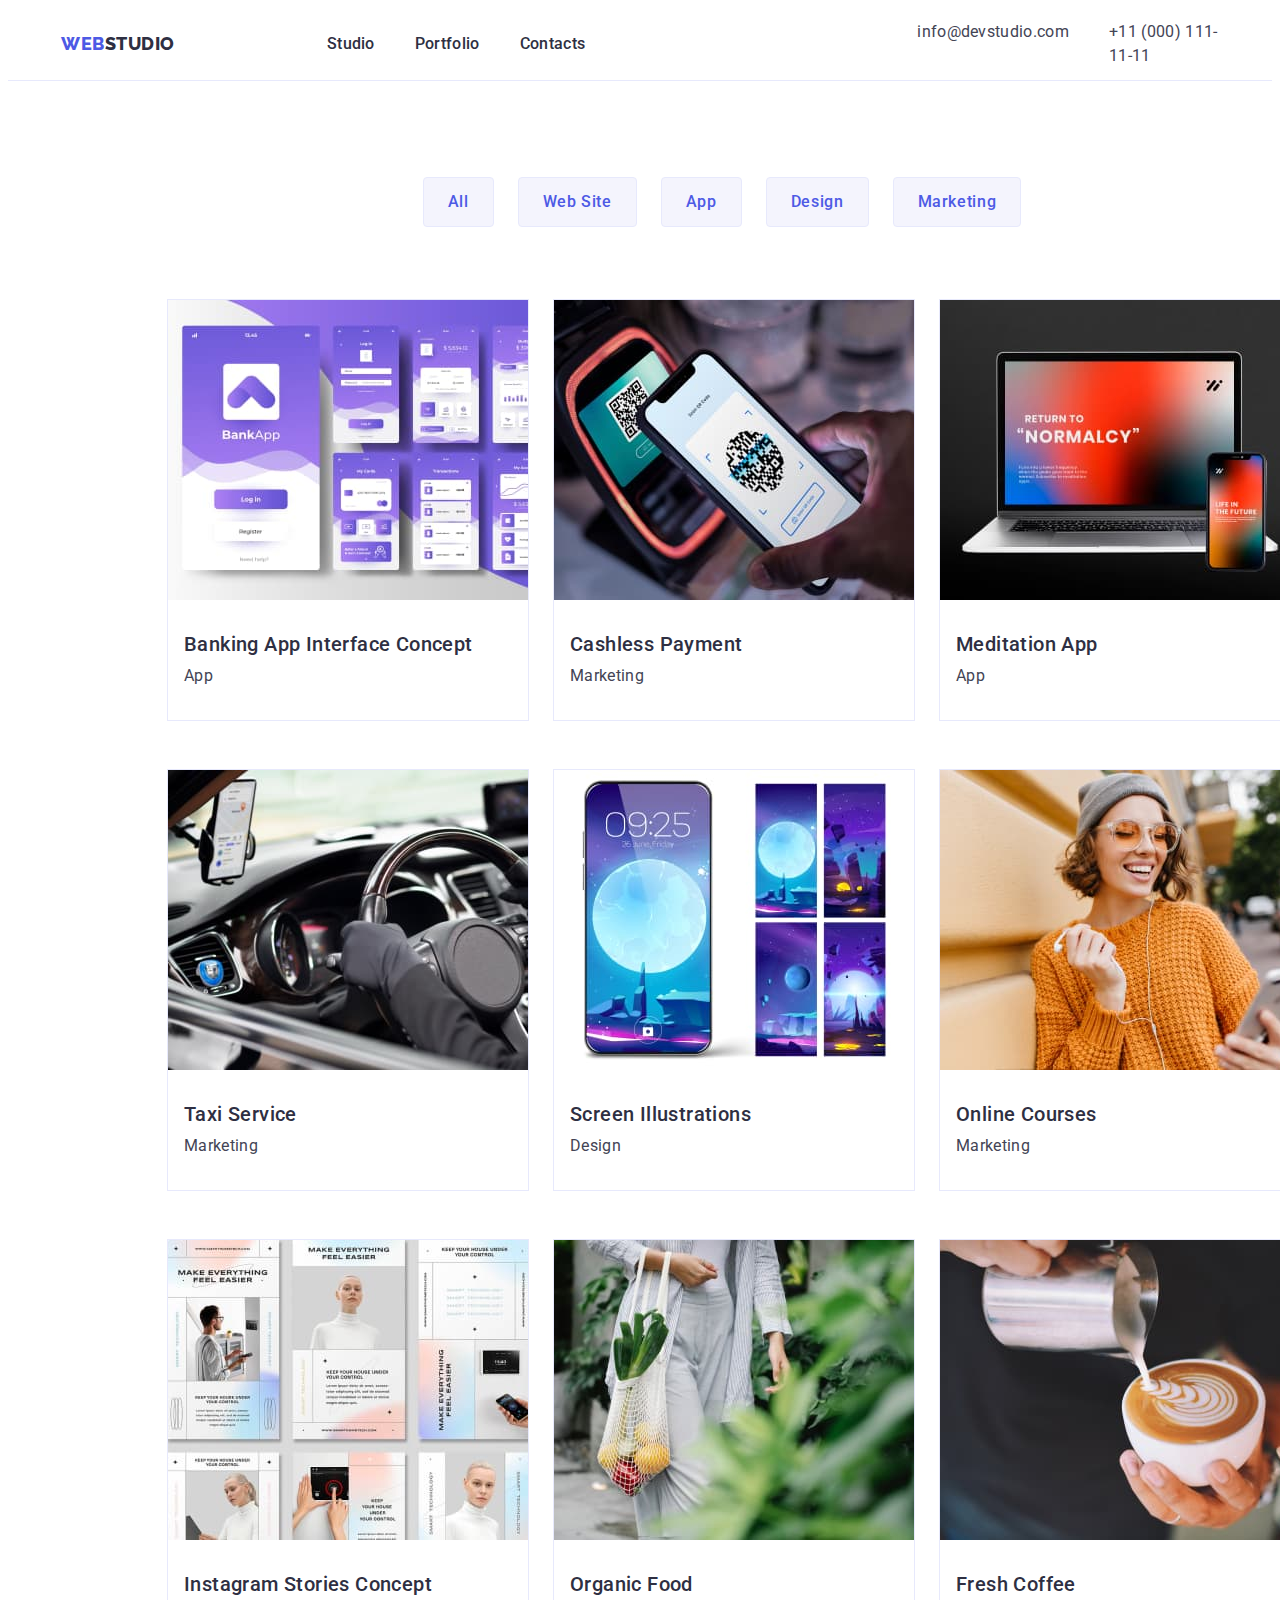
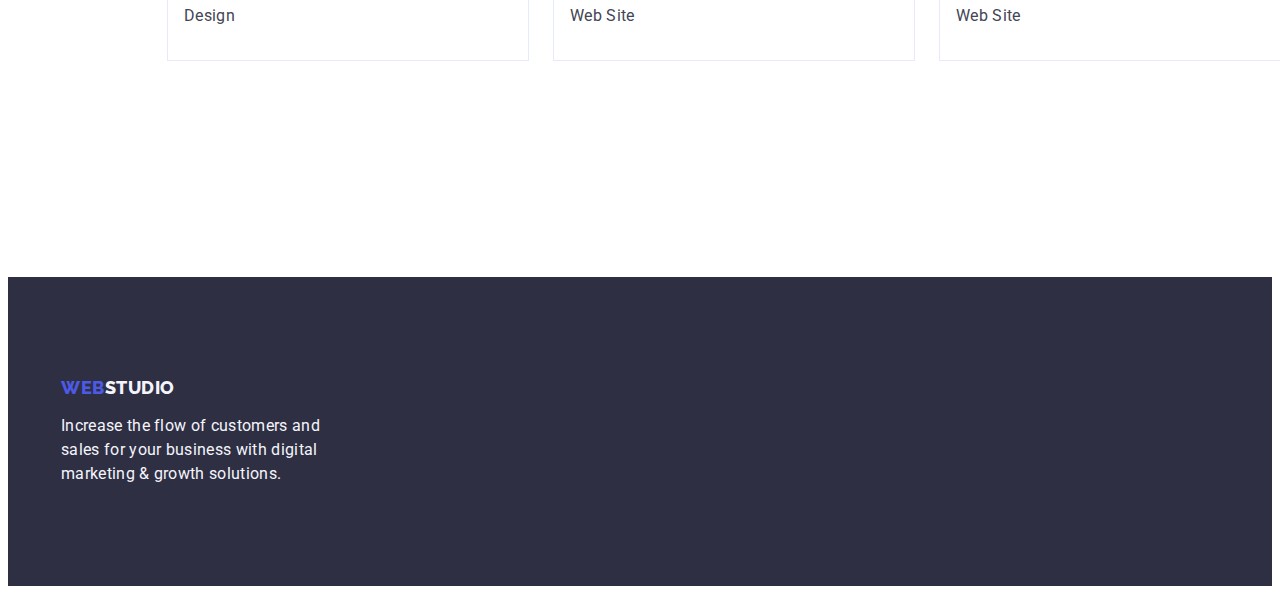
==== commit 64b5653b: "correction" ====
--- a/portfolio.html
+++ b/portfolio.html
@@ -15,6 +15,7 @@
       href="https://fonts.googleapis.com/css2?family=Raleway:wght@800&family=Roboto:wght@400;500;700&display=swap"
       rel="stylesheet"
     />
+
     <!-- Fav icon -->
     <link
       rel="icon"
@@ -59,7 +60,7 @@
     </div>
     </header>
     <main>
-      <section>
+      <section class="portfolio-page">
         <div class="container">
     
         <h1 hidden class="portfolio">Portfolio</h1>
@@ -78,7 +79,7 @@
           </li>
         </ul>
           <ul class="list portfolio-list-works">
-            <li class="items">
+            <li class="portfolio-items">
               <article class="cart-thumb">
                 <a class="link" href=""
                   ><img
@@ -88,11 +89,11 @@
                     height="300"
                   /><div class="cart-content">
                   <h2 class="portfolio-title">Banking App Interface Concept</h2>
-                  <p class="portfolio-text">App</p></a
-                ></div>
-              </article>
-            </li>
-            <li class="items">
+                  <p class="portfolio-text">App</p></div></a
+                >
+              </article>
+            </li>
+            <li class="portfolio-items">
               <article class="cart-thumb">
                 <a class="link" href=""
                   ><img
@@ -102,11 +103,11 @@
                     height="300"
                   /><div class="cart-content">
                   <h2 class="portfolio-title">Cashless Payment</h2>
-                  <p class="portfolio-text">Marketing</p></a
-                ></div>
-              </article>
-            </li>
-            <li class="items">
+                  <p class="portfolio-text">Marketing</p></div></a
+                >
+              </article>
+            </li>
+            <li class="portfolio-items">
               <article class="cart-thumb">
                 <a class="link" href=""
                   ><img
@@ -116,11 +117,11 @@
                     height="300"
                   /><div class="cart-content">
                   <h2 class="portfolio-title">Meditation App</h2>
-                  <p class="portfolio-text">App</p></a
-                ></div>
-              </article>
-            </li>
-            <li class="items">
+                  <p class="portfolio-text">App</p></div></a
+                >
+              </article>
+            </li>
+            <li class="portfolio-items">
               <article class="cart-thumb">
                 <a class="link" href="">
                   <img
@@ -130,11 +131,11 @@
                     height="300"
                   /><div class="cart-content">
                   <h2 class="portfolio-title">Taxi Service</h2>
-                  <p class="portfolio-text">Marketing</p></a
-                ></div>
-              </article>
-            </li>
-            <li class="items">
+                  <p class="portfolio-text">Marketing</p></div></a
+                >
+              </article>
+            </li>
+            <li class="portfolio-items">
               <article class="cart-thumb">
                 <a class="link" href="">
                   <img
@@ -144,11 +145,11 @@
                     height="300"
                   /><div class="cart-content">
                   <h2 class="portfolio-title">Screen Illustrations</h2>
-                  <p class="portfolio-text">Design</p></a
-                ></div>
-              </article>
-            </li>
-            <li class="items">
+                  <p class="portfolio-text">Design</p></div></a
+                >
+              </article>
+            </li>
+            <li class="portfolio-items">
               <article class="cart-thumb">
                 <a class="link" href="">
                   <img
@@ -158,11 +159,11 @@
                     height="300"
                   /><div class="cart-content">
                   <h2 class="portfolio-title">Online Courses</h2>
-                  <p class="portfolio-text">Marketing</p></a
-                ></div>
-              </article>
-            </li>
-            <li class="items">
+                  <p class="portfolio-text">Marketing</p></div></a
+                >
+              </article>
+            </li>
+            <li class="portfolio-items">
               <article class="cart-thumb">
                 <a class="link" href="">
                   <img
@@ -172,11 +173,11 @@
                     height="300"
                   /><div class="cart-content">
                   <h2 class="portfolio-title">Instagram Stories Concept</h2>
-                  <p class="portfolio-text">Design</p></a
-                ></div>
-              </article>
-            </li>
-            <li class="items">
+                  <p class="portfolio-text">Design</p></div></a
+                >
+              </article>
+            </li>
+            <li class="portfolio-items">
               <article class="cart-thumb">
                 <a class="link" href="">
                   <img
@@ -186,11 +187,11 @@
                     height="300"
                   /><div class="cart-content">
                   <h2 class="portfolio-title">Organic Food</h2>
-                  <p class="portfolio-text">Web Site</p></a
-                ></div>
-              </article>
-            </li>
-            <li class="items">
+                  <p class="portfolio-text">Web Site</p></div></a
+                >
+              </article>
+            </li>
+            <li class="portfolio-items">
               <article class="cart-thumb">
                 <a class="link">
                   <img
@@ -200,8 +201,8 @@
                     height="300"
                   /><div class="cart-content">
                   <h2 class="portfolio-title">Fresh Coffee</h2>
-                  <p class="portfolio-text">Web Site</p></a
-                ></div>
+                  <p class="portfolio-text">Web Site</p></div></a
+                >
               </article>
             </li>
           </ul>
--- a/css/styles.css
+++ b/css/styles.css
@@ -59,7 +59,8 @@
     font-size: 18px;
     line-height: 1.17;
     text-decoration: none;
-    letter-spacing: 0.03em
+    letter-spacing: 0.03em;
+    margin-right: 76px
 
 }
 .logo-studio{
@@ -71,6 +72,10 @@
 }
 
 /* site-nav */
+
+.header{
+    border-bottom: 1px solid #e7e9fc
+}
 .container{ 
     width: 1158px;
     margin-left: auto ;
@@ -81,10 +86,12 @@
 .main-nav{
     display: flex;
     align-items: center;
+    
 }
 .nav{
     display: flex;
     align-items: center;
+    
 }
 .site-nav{
     display: flex;
@@ -93,6 +100,7 @@
 
 .nav-item:not(:last-child){
     margin-right: 40px;
+    gap: 40px
 }
 
  .nav-link {
@@ -121,6 +129,7 @@
 
 .address-item + .address-item{
     margin-left: 40px;
+    gap: 40px;
 }
 
  .address-link {
@@ -148,20 +157,21 @@
 
  /* button */
  .button-service{
-    display: flex;
+    display: block;
     margin: 0 auto;
 
     background-color: var(--accent-colour);
     color: var(--primary-bakground-color);
     font-family: "Roboto", sans-serif;
     border-color: transparent;
+    border: none;
     font-weight: 500;
     font-size: 16px;
     line-height: 1.5;
     letter-spacing: 0.04em;
     cursor: pointer;
 
-    
+    margin-top: 48px;
     padding: 16px 32px;
     min-width: 169px;
     height: 56px;
@@ -175,6 +185,7 @@
  /* hero section */
  .hero{
     background-color: var(--title-text-colour);
+    padding: 188px 0
  }
  .hero-headline{
     color:var(--primary-bakground-color);
@@ -182,21 +193,26 @@
     line-height: 1.07;
     text-align: center;
     letter-spacing: 0.02em;
-    width: 496px;
+    max-width: 496px;
     margin-left: auto;
     margin-right: auto;
-    padding-top: 188px;
-    padding-bottom: 292px;
+    
     
  }
 
  
 
  /* features section */
+ .features{
+padding: 120px 0
+ }
+
  .feature-list{
     display: flex;
-    margin-top: 120px;
-    margin-bottom: 120px;
+ }
+
+ .feature-items{
+    gap: 24px;
  }
 
  .feature-items:not(:last-child){
@@ -207,7 +223,8 @@
     font-weight: 500;
     font-size: 20px;
     line-height: 1.2;
-    letter-spacing: 0.02em
+    letter-spacing: 0.02em;
+    margin-bottom: 8px;
 }
 .features-items-text{
     color: var(--primary-text-colour);
@@ -215,56 +232,66 @@
 }
 
 /* What are we doing section */
+.section-doing{
+    padding-bottom: 120px;
+}
+.title-doing{
+    margin-bottom: 72px
+}
 .doing-list{
     display: flex;
     margin-top: 72px;
-    margin-bottom: 120px;
-}
+    gap: 24px;
+    
+}
+
 
 /* out team */
 
 .team-title{
-    padding-top: 120px;
-    padding-bottom: 72px;
+    margin-bottom: 72px
+    
 }
 
 .team-list{
     display: flex;
-    padding-bottom: 120px;
-}
-.team-items:not(:last-child){
-    margin-right: 24px;
-}
+    gap: 24px
+    
+}
+
 
 
 .section-team{
     background-color: var(--secondary-background-color);
+    padding: 120px 0
 }
 .team-content{
     width: 232px;
     margin: 32px 16px;
     text-align: center;
+    
 }
 .team-items-headline{
     color: var(--title-text-colour);
     font-weight: 500;
     font-size: 20px;
     line-height: 1.2;
-    letter-spacing: 0.02em
+    letter-spacing: 0.02em;
+    margin-bottom: 8px
 }
 .team-list-text{
     color: var(--primary-text-colour);
     
 }
 .team-items{
-    background-color: var(--primary-bakground-color)}
+    background-color: var(--primary-bakground-color);
+    border-radius: 0px 0px 4px 4px;
+}
+    
 
 /* footer */
 
-.footer-flex{
-    padding-top: 100px;
-    padding-bottom: 100px;
-}
+
 
 .footer-logo{
     color: var(--accent-colour);
@@ -274,6 +301,8 @@
     font-size: 18px;
     line-height: 1.17;
     letter-spacing: 0.03em;
+    display: inline-block;
+    margin-bottom: 16px;
 
 }
 .footer-logo-studio{
@@ -282,11 +311,11 @@
 }
 .footer{
     background-color: #2E2F42;
+    padding: 100px 0
 }
 .footer-text{
     color: var(--secondary-background-color);
     width: 264px;
-    padding-top: 16px;
 }
 
 
@@ -301,7 +330,9 @@
   | Portfolio
   |============================
 */
-
+.portfolio-page{
+    padding: 96px 120px
+}
 .portfolio-list-button{
     display: flex;
     min-width: 586px;
@@ -309,8 +340,7 @@
     margin-left: auto;
     margin-right: auto;
     justify-content: center;
-    padding-top: 96px;
-    padding-bottom: 72px;
+    margin-bottom: 72px
     
 
 }
@@ -340,6 +370,7 @@
 .portfolio-buttons:focus{
     background-color: var(--hoover-color);
     color: var(--white-color);
+    border: 1px solid transparent
 }
 
 .portfolio-list-works{
@@ -356,12 +387,17 @@
     
 }
 
-.portfolio-list-works > .items{
+.portfolio-list-works{
+/* > .items{ */
     flex-basis: calc(100% / 3 - 24px);
     margin-left: var(--portfolio-images-gap);
     margin-top: var(--portfolio-images-gap);
-}
-
+    column-gap: 24px;
+    row-gap: 48px;
+}
+.portfolio-items{
+    width: calc((100% - 48px) / 3);
+}
 .cart-thumb{
 border: 1px solid #E7E9FC;
 }
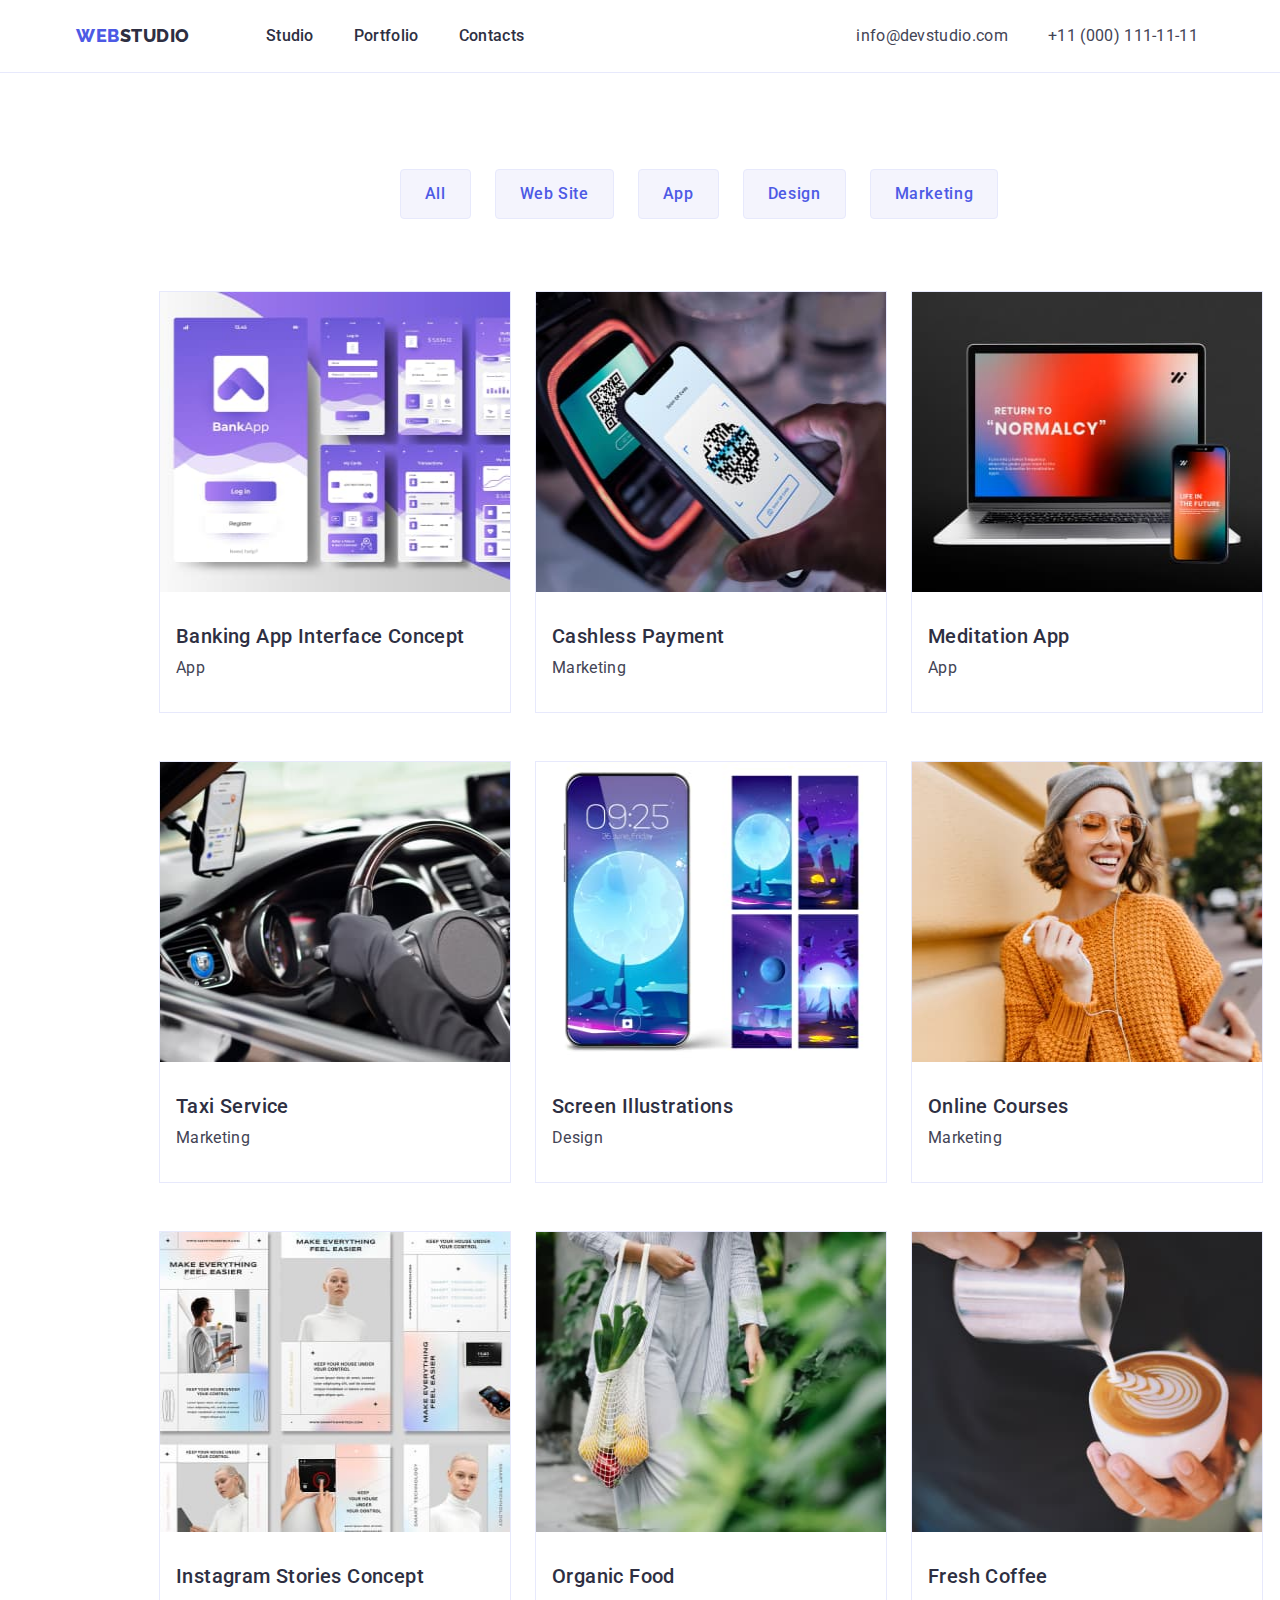
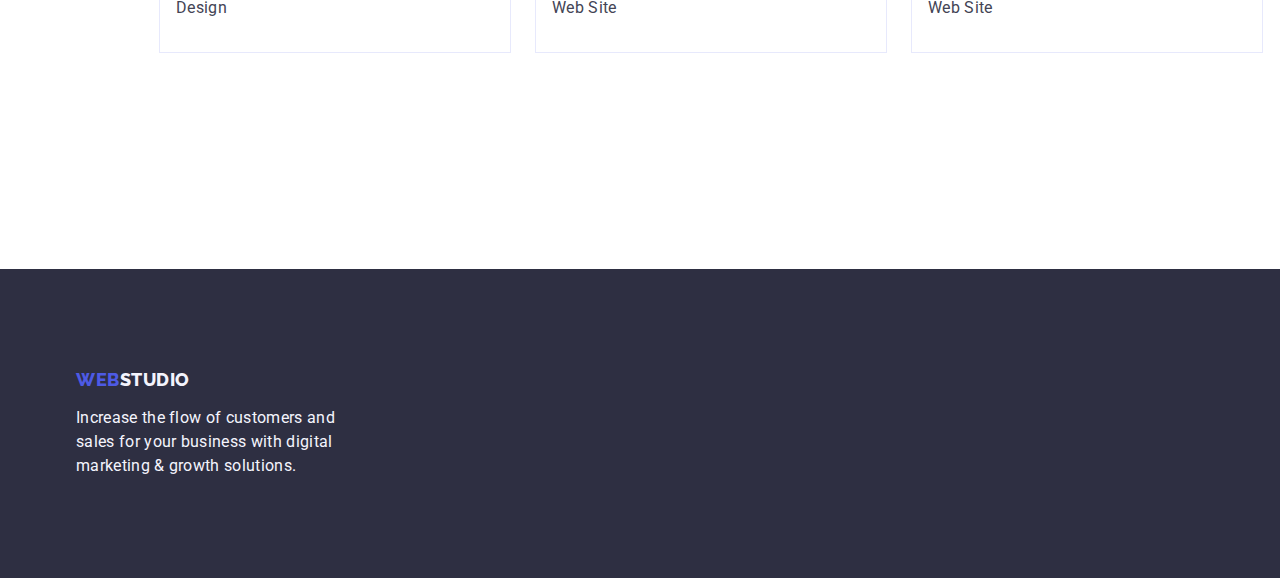
==== commit b0dddfce: "correction 2" ====
--- a/portfolio.html
+++ b/portfolio.html
@@ -15,7 +15,11 @@
       href="https://fonts.googleapis.com/css2?family=Raleway:wght@800&family=Roboto:wght@400;500;700&display=swap"
       rel="stylesheet"
     />
-
+    <link
+      rel="stylesheet"
+      href="https://cdn.jsdelivr.net/npm/modern-normalize@1.1.0/modern-normalize.min.css"
+    />
+    <link rel="stylesheet" href="./css/styles.css" />
     <!-- Fav icon -->
     <link
       rel="icon"
@@ -23,202 +27,206 @@
       sizes="32x32"
       href="./images/favicon/favicon.png"
     />
-    <link rel="stylesheet" href="./css/styles.css" />
   </head>
   <body>
     <!-- HEADER SECTION -->
     <header class="header">
-      <div  class="container main-nav">
-      <nav class="nav">
-        <a href="./index.html" class="logo link"
-          >Web<span class="logo-studio">Studio</span></a
-        >
-        <ul class="site-nav list">
-          <li class="nav-item">
-            <a href="./index.html" class="nav-link link">Studio</a>
-          </li>
-          <li class="nav-item">
-            <a href="./portfolio.html" class="nav-link link">Portfolio</a>
-          </li class="nav-item">
-          <li><a href="" class="nav-link link">Contacts</a></li>
-        </ul>
-      </nav>
-      <address class="address link">
-        <ul class="list address-list">
-          <li class="address-item">
-            <a href="mailto:info@devstudio.com" class="address-link link"
-              >info@devstudio.com</a
-            >
-          </li>
-          <li class="address-item">
-            <a href="tel:+110001111111" class="address-link link"
-              >+11 (000) 111-11-11</a
-            >
-          </li>
-        </ul>
-      </address>
-    </div>
+      <div class="container main-nav">
+        <nav class="nav">
+          <a href="./index.html" class="logo link"
+            >Web<span class="logo-studio">Studio</span></a
+          >
+          <ul class="site-nav list">
+            <li class="nav-item">
+              <a href="./index.html" class="nav-link link">Studio</a>
+            </li>
+            <li class="nav-item">
+              <a href="./portfolio.html" class="nav-link link">Portfolio</a>
+            </li>
+            <li class="nav-item">
+              <a href="" class="nav-link link">Contacts</a>
+            </li>
+          </ul>
+        </nav>
+        <address class="address link">
+          <ul class="list address-list">
+            <li class="address-item">
+              <a href="mailto:info@devstudio.com" class="address-link link"
+                >info@devstudio.com</a
+              >
+            </li>
+            <li class="address-item">
+              <a href="tel:+110001111111" class="address-link link"
+                >+11 (000) 111-11-11</a
+              >
+            </li>
+          </ul>
+        </address>
+      </div>
     </header>
     <main>
       <section class="portfolio-page">
         <div class="container">
-    
-        <h1 hidden class="portfolio">Portfolio</h1>
-  
-        <ul class="portfolio-list-button list">
-          <li class="portfolio-items-button"><button type="button" class="portfolio-buttons">All</button></li>
-          <li class="portfolio-items-button">
-            <button type="button" class="portfolio-buttons">Web Site</button>
-          </li>
-          <li class="portfolio-items-button"><button type="button" class="portfolio-buttons">App</button></li>
-          <li class="portfolio-items-button">
-            <button type="button" class="portfolio-buttons">Design</button>
-          </li>
-          <li class="portfolio-items-button">
-            <button type="button" class="portfolio-buttons">Marketing</button>
-          </li>
-        </ul>
+          <h1 hidden class="portfolio">Portfolio</h1>
+
+          <ul class="portfolio-list-button list">
+            <li class="portfolio-items-button">
+              <button type="button" class="portfolio-buttons">All</button>
+            </li>
+            <li class="portfolio-items-button">
+              <button type="button" class="portfolio-buttons">Web Site</button>
+            </li>
+            <li class="portfolio-items-button">
+              <button type="button" class="portfolio-buttons">App</button>
+            </li>
+            <li class="portfolio-items-button">
+              <button type="button" class="portfolio-buttons">Design</button>
+            </li>
+            <li class="portfolio-items-button">
+              <button type="button" class="portfolio-buttons">Marketing</button>
+            </li>
+          </ul>
           <ul class="list portfolio-list-works">
             <li class="portfolio-items">
-              <article class="cart-thumb">
-                <a class="link" href=""
-                  ><img
-                    src="./images/portfolio/img8.jpg"
-                    alt="Banking App design"
-                    width="360"
-                    height="300"
-                  /><div class="cart-content">
+              <a class="link" href=""
+                ><img
+                  src="./images/portfolio/img8.jpg"
+                  alt="Banking App design"
+                  width="360"
+                  height="300"
+                />
+                <div class="cart-content">
                   <h2 class="portfolio-title">Banking App Interface Concept</h2>
-                  <p class="portfolio-text">App</p></div></a
-                >
-              </article>
-            </li>
-            <li class="portfolio-items">
-              <article class="cart-thumb">
-                <a class="link" href=""
-                  ><img
-                    src="./images/portfolio/img7.jpg"
-                    alt="phone with cashless app"
-                    width="360"
-                    height="300"
-                  /><div class="cart-content">
+                  <p class="portfolio-text">App</p>
+                </div></a
+              >
+            </li>
+            <li class="portfolio-items">
+              <a class="link" href=""
+                ><img
+                  src="./images/portfolio/img7.jpg"
+                  alt="phone with cashless app"
+                  width="360"
+                  height="300"
+                />
+                <div class="cart-content">
                   <h2 class="portfolio-title">Cashless Payment</h2>
-                  <p class="portfolio-text">Marketing</p></div></a
-                >
-              </article>
-            </li>
-            <li class="portfolio-items">
-              <article class="cart-thumb">
-                <a class="link" href=""
-                  ><img
-                    src="./images/portfolio/img6.jpg"
-                    alt="laptop with phone"
-                    width="360"
-                    height="300"
-                  /><div class="cart-content">
+                  <p class="portfolio-text">Marketing</p>
+                </div></a
+              >
+            </li>
+            <li class="portfolio-items">
+              <a class="link" href=""
+                ><img
+                  src="./images/portfolio/img6.jpg"
+                  alt="laptop with phone"
+                  width="360"
+                  height="300"
+                />
+                <div class="cart-content">
                   <h2 class="portfolio-title">Meditation App</h2>
-                  <p class="portfolio-text">App</p></div></a
-                >
-              </article>
-            </li>
-            <li class="portfolio-items">
-              <article class="cart-thumb">
-                <a class="link" href="">
-                  <img
-                    src="./images/portfolio/img5.jpg"
-                    alt="car"
-                    width="360"
-                    height="300"
-                  /><div class="cart-content">
+                  <p class="portfolio-text">App</p>
+                </div></a
+              >
+            </li>
+            <li class="portfolio-items">
+              <a class="link" href="">
+                <img
+                  src="./images/portfolio/img5.jpg"
+                  alt="car"
+                  width="360"
+                  height="300"
+                />
+                <div class="cart-content">
                   <h2 class="portfolio-title">Taxi Service</h2>
-                  <p class="portfolio-text">Marketing</p></div></a
-                >
-              </article>
-            </li>
-            <li class="portfolio-items">
-              <article class="cart-thumb">
-                <a class="link" href="">
-                  <img
-                    src="./images/portfolio/img4.jpg"
-                    alt="phone with blue-purple screen design"
-                    width="360"
-                    height="300"
-                  /><div class="cart-content">
+                  <p class="portfolio-text">Marketing</p>
+                </div></a
+              >
+            </li>
+            <li class="portfolio-items">
+              <a class="link" href="">
+                <img
+                  src="./images/portfolio/img4.jpg"
+                  alt="phone with blue-purple screen design"
+                  width="360"
+                  height="300"
+                />
+                <div class="cart-content">
                   <h2 class="portfolio-title">Screen Illustrations</h2>
-                  <p class="portfolio-text">Design</p></div></a
-                >
-              </article>
-            </li>
-            <li class="portfolio-items">
-              <article class="cart-thumb">
-                <a class="link" href="">
-                  <img
-                    src="./images/portfolio/img3.jpg"
-                    alt="girl with phone in hand"
-                    width="360"
-                    height="300"
-                  /><div class="cart-content">
+                  <p class="portfolio-text">Design</p>
+                </div></a
+              >
+            </li>
+            <li class="portfolio-items">
+              <a class="link" href="">
+                <img
+                  src="./images/portfolio/img3.jpg"
+                  alt="girl with phone in hand"
+                  width="360"
+                  height="300"
+                />
+                <div class="cart-content">
                   <h2 class="portfolio-title">Online Courses</h2>
-                  <p class="portfolio-text">Marketing</p></div></a
-                >
-              </article>
-            </li>
-            <li class="portfolio-items">
-              <article class="cart-thumb">
-                <a class="link" href="">
-                  <img
-                    src="./images/portfolio/img2.jpg"
-                    alt="instagram stories design"
-                    width="360"
-                    height="300"
-                  /><div class="cart-content">
+                  <p class="portfolio-text">Marketing</p>
+                </div></a
+              >
+            </li>
+            <li class="portfolio-items">
+              <a class="link" href="">
+                <img
+                  src="./images/portfolio/img2.jpg"
+                  alt="instagram stories design"
+                  width="360"
+                  height="300"
+                />
+                <div class="cart-content">
                   <h2 class="portfolio-title">Instagram Stories Concept</h2>
-                  <p class="portfolio-text">Design</p></div></a
-                >
-              </article>
-            </li>
-            <li class="portfolio-items">
-              <article class="cart-thumb">
-                <a class="link" href="">
-                  <img
-                    src="./images/portfolio/img1.jpg"
-                    alt="women with bag with vegitable"
-                    width="360"
-                    height="300"
-                  /><div class="cart-content">
+                  <p class="portfolio-text">Design</p>
+                </div></a
+              >
+            </li>
+            <li class="portfolio-items">
+              <a class="link" href="">
+                <img
+                  src="./images/portfolio/img1.jpg"
+                  alt="women with bag with vegitable"
+                  width="360"
+                  height="300"
+                />
+                <div class="cart-content">
                   <h2 class="portfolio-title">Organic Food</h2>
-                  <p class="portfolio-text">Web Site</p></div></a
-                >
-              </article>
-            </li>
-            <li class="portfolio-items">
-              <article class="cart-thumb">
-                <a class="link">
-                  <img
-                    src="./images/portfolio/img.jpg"
-                    alt="coffee"
-                    width="360"
-                    height="300"
-                  /><div class="cart-content">
+                  <p class="portfolio-text">Web Site</p>
+                </div></a
+              >
+            </li>
+            <li class="portfolio-items">
+              <a class="link">
+                <img
+                  src="./images/portfolio/img.jpg"
+                  alt="coffee"
+                  width="360"
+                  height="300"
+                />
+                <div class="cart-content">
                   <h2 class="portfolio-title">Fresh Coffee</h2>
-                  <p class="portfolio-text">Web Site</p></div></a
-                >
-              </article>
+                  <p class="portfolio-text">Web Site</p>
+                </div></a
+              >
             </li>
           </ul>
         </div>
       </section>
     </main>
-   <footer class="footer">
-      <div  class="container footer-flex">
-      <a href="./index.html" class="footer-logo link"
-        >Web<span class="footer-logo-studio">Studio</span></a
-      >
-      <p class="footer-text">
-        Increase the flow of customers and sales for your business with digital
-        marketing & growth solutions.
-      </p>
-    </div>
+    <footer class="footer">
+      <div class="container footer-flex">
+        <a href="./index.html" class="footer-logo link"
+          >Web<span class="footer-logo-studio">Studio</span></a
+        >
+        <p class="footer-text">
+          Increase the flow of customers and sales for your business with
+          digital marketing & growth solutions.
+        </p>
+      </div>
     </footer>
   </body>
 </html>
--- a/css/styles.css
+++ b/css/styles.css
@@ -95,11 +95,10 @@
 }
 .site-nav{
     display: flex;
-    margin-left: 76px;
-}
-
-.nav-item:not(:last-child){
-    margin-right: 40px;
+    gap: 40px
+}
+
+.nav-item{
     gap: 40px
 }
 
@@ -240,7 +239,6 @@
 }
 .doing-list{
     display: flex;
-    margin-top: 72px;
     gap: 24px;
     
 }
@@ -267,8 +265,9 @@
 }
 .team-content{
     width: 232px;
-    margin: 32px 16px;
+    padding: 32px 16px;
     text-align: center;
+    border-radius: 0px 0px 4px;
     
 }
 .team-items-headline{
@@ -340,7 +339,8 @@
     margin-left: auto;
     margin-right: auto;
     justify-content: center;
-    margin-bottom: 72px
+    margin-bottom: 72px;
+    gap: 24px
     
 
 }
@@ -362,9 +362,7 @@
 
 }
 
-.portfolio-items-button:not(:last-child){
-    margin-right: 24px;
-}
+
 
 .portfolio-buttons:hover,
 .portfolio-buttons:focus{
@@ -397,11 +395,8 @@
 }
 .portfolio-items{
     width: calc((100% - 48px) / 3);
-}
-.cart-thumb{
-border: 1px solid #E7E9FC;
-}
-
+    border: 1px solid #E7E9FC;
+}
 
 .portfolio-title{
     font-weight: 500;
